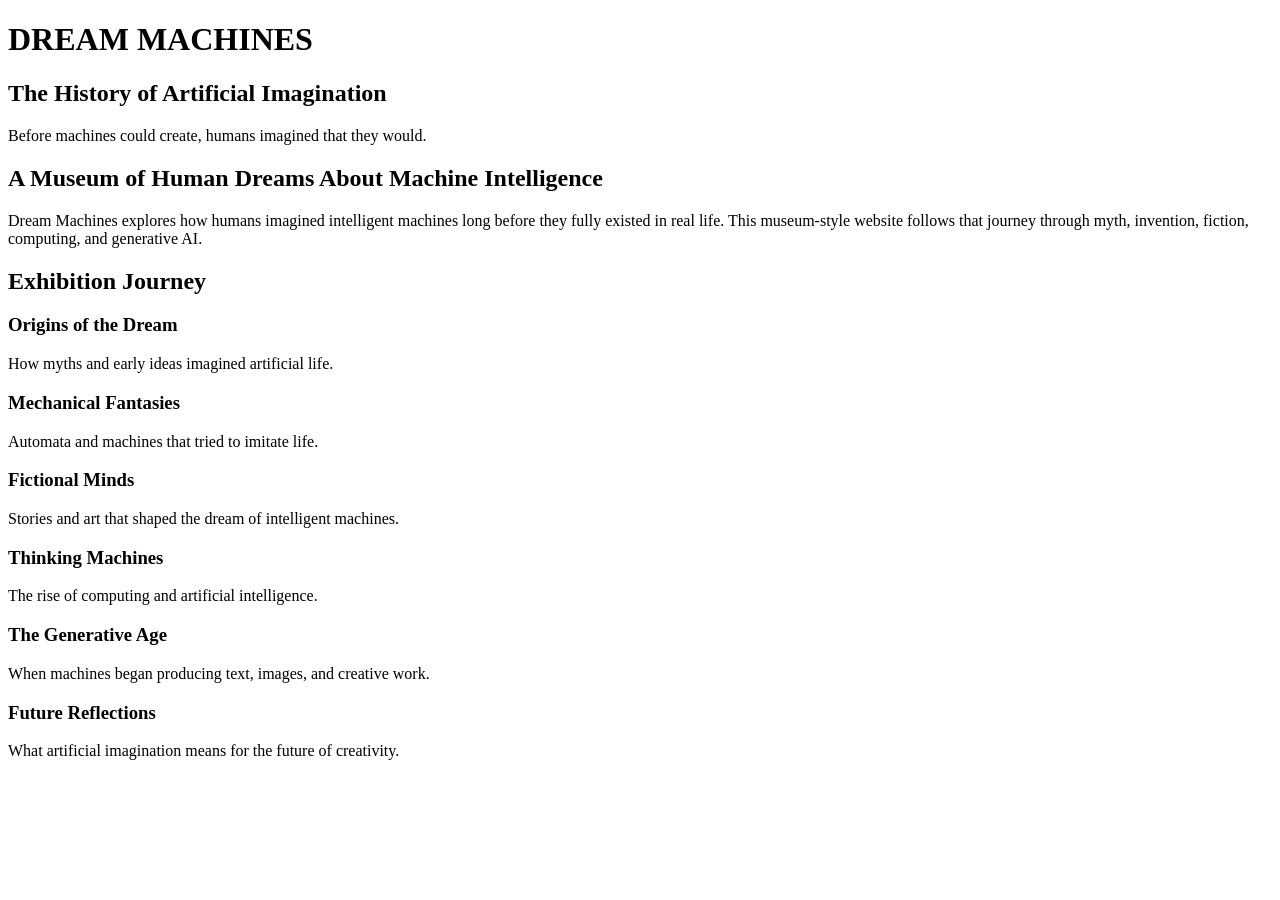
==== index.html @ e0febb46 "Add homepage file" ====
<!DOCTYPE html>
<html lang="en">
<head>
  <meta charset="UTF-8" />
  <meta name="viewport" content="width=device-width, initial-scale=1.0" />
  <title>Dream Machines: The History of Artificial Imagination</title>
</head>
<body>
  <h1>DREAM MACHINES</h1>
  <h2>The History of Artificial Imagination</h2>
  <p>Before machines could create, humans imagined that they would.</p>

  <section>
    <h2>A Museum of Human Dreams About Machine Intelligence</h2>
    <p>
      Dream Machines explores how humans imagined intelligent machines long before they fully existed in real life.
      This museum-style website follows that journey through myth, invention, fiction, computing, and generative AI.
    </p>
  </section>

  <section>
    <h2>Exhibition Journey</h2>
    <h3>Origins of the Dream</h3>
    <p>How myths and early ideas imagined artificial life.</p>

    <h3>Mechanical Fantasies</h3>
    <p>Automata and machines that tried to imitate life.</p>

    <h3>Fictional Minds</h3>
    <p>Stories and art that shaped the dream of intelligent machines.</p>

    <h3>Thinking Machines</h3>
    <p>The rise of computing and artificial intelligence.</p>

    <h3>The Generative Age</h3>
    <p>When machines began producing text, images, and creative work.</p>

    <h3>Future Reflections</h3>
    <p>What artificial imagination means for the future of creativity.</p>
  </section>
</body>
</html>
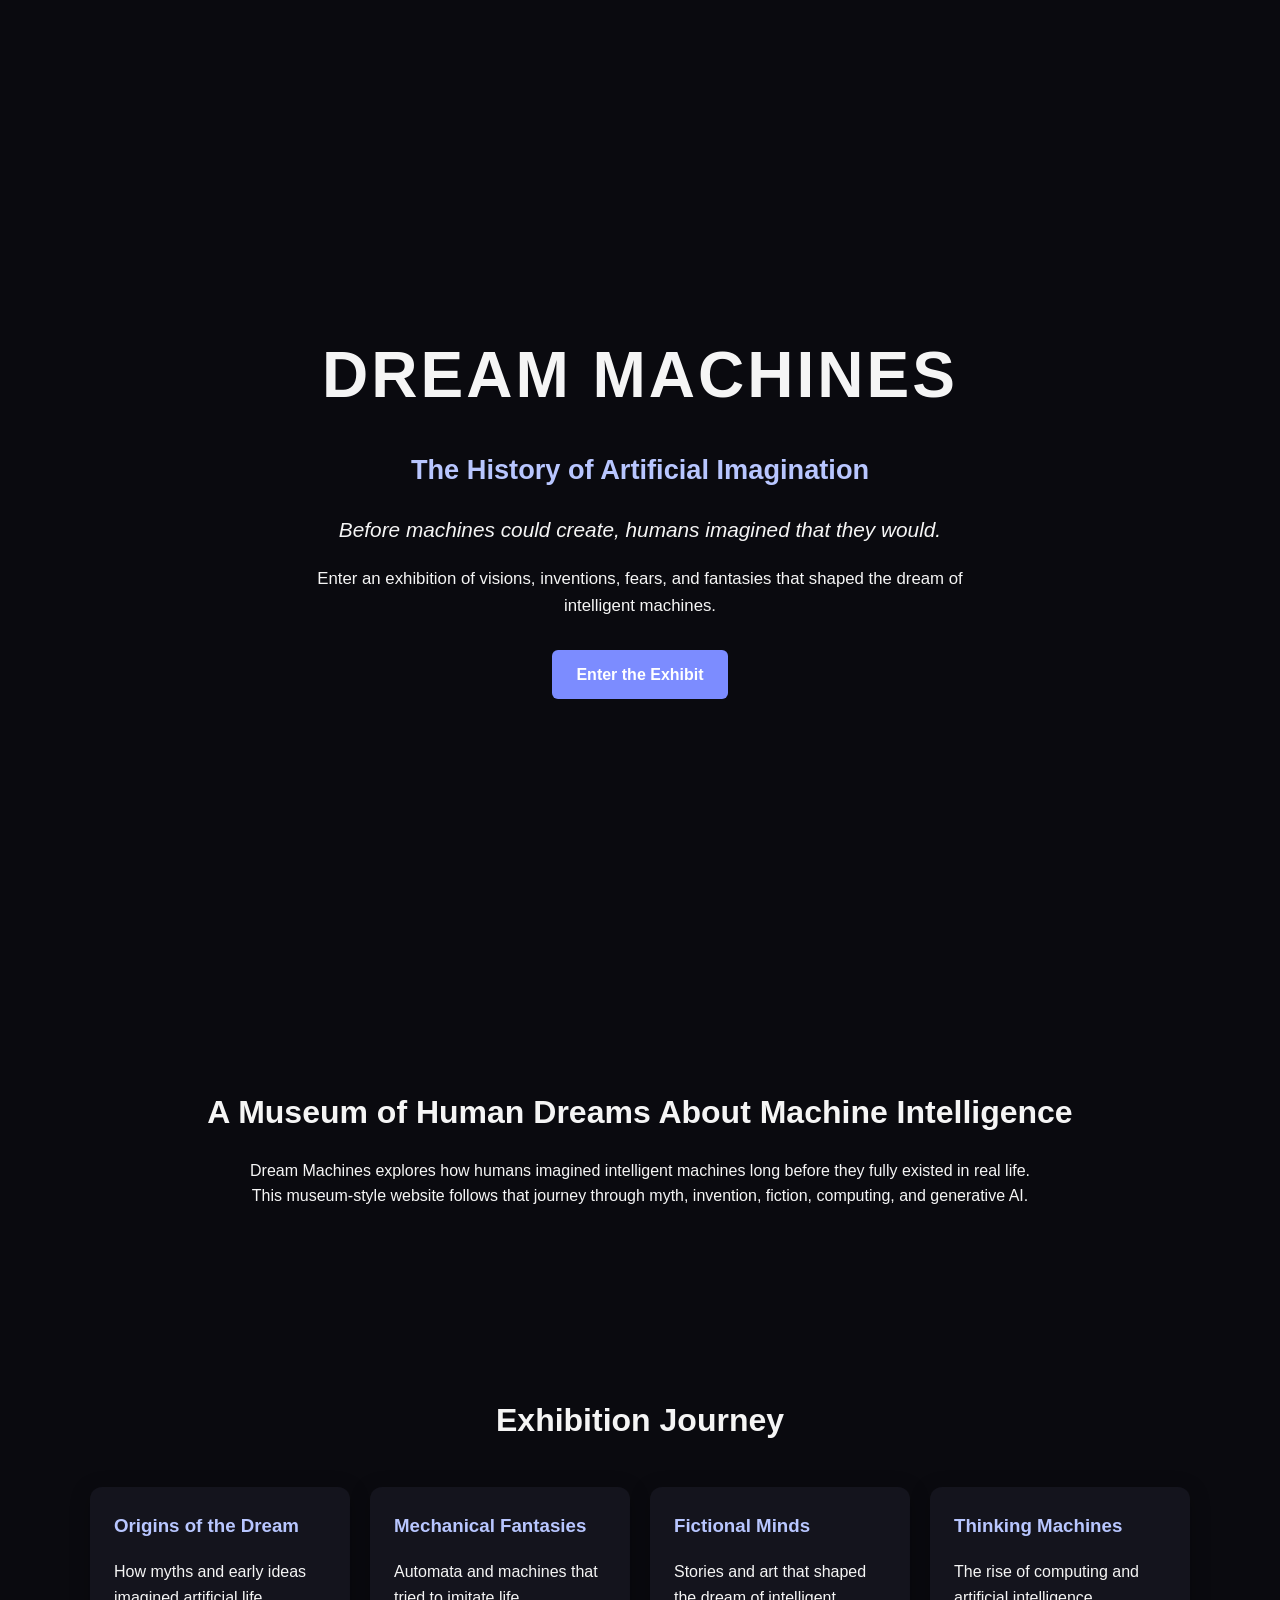
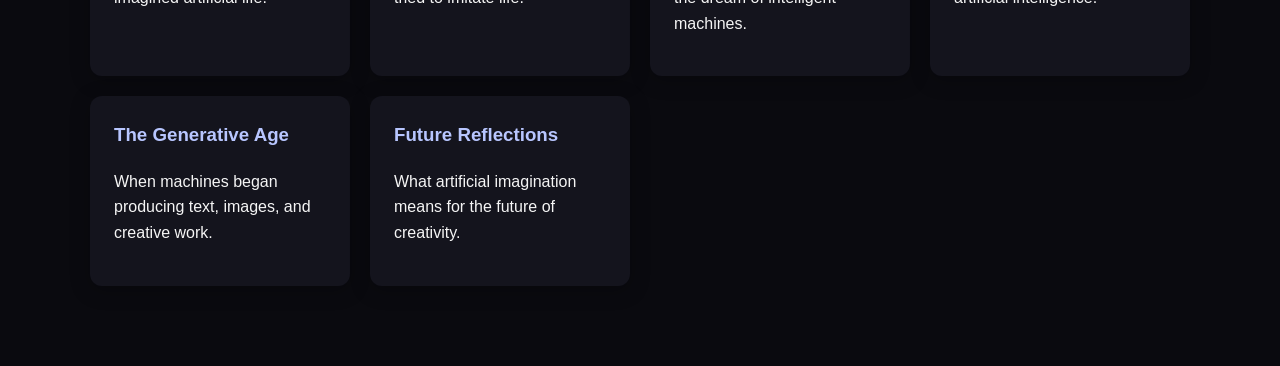
==== commit 0fbc25b8: "Add homepage and styles" ====
--- a/index.html
+++ b/index.html
@@ -4,13 +4,22 @@
   <meta charset="UTF-8" />
   <meta name="viewport" content="width=device-width, initial-scale=1.0" />
   <title>Dream Machines: The History of Artificial Imagination</title>
+  <link rel="stylesheet" href="style.css" />
 </head>
 <body>
-  <h1>DREAM MACHINES</h1>
-  <h2>The History of Artificial Imagination</h2>
-  <p>Before machines could create, humans imagined that they would.</p>
+  <header class="hero">
+    <div class="overlay">
+      <h1>DREAM MACHINES</h1>
+      <h2>The History of Artificial Imagination</h2>
+      <p class="tagline">Before machines could create, humans imagined that they would.</p>
+      <p class="intro">
+        Enter an exhibition of visions, inventions, fears, and fantasies that shaped the dream of intelligent machines.
+      </p>
+      <a href="#journey" class="button">Enter the Exhibit</a>
+    </div>
+  </header>
 
-  <section>
+  <section class="about">
     <h2>A Museum of Human Dreams About Machine Intelligence</h2>
     <p>
       Dream Machines explores how humans imagined intelligent machines long before they fully existed in real life.
@@ -18,25 +27,34 @@
     </p>
   </section>
 
-  <section>
+  <section class="journey" id="journey">
     <h2>Exhibition Journey</h2>
-    <h3>Origins of the Dream</h3>
-    <p>How myths and early ideas imagined artificial life.</p>
-
-    <h3>Mechanical Fantasies</h3>
-    <p>Automata and machines that tried to imitate life.</p>
-
-    <h3>Fictional Minds</h3>
-    <p>Stories and art that shaped the dream of intelligent machines.</p>
-
-    <h3>Thinking Machines</h3>
-    <p>The rise of computing and artificial intelligence.</p>
-
-    <h3>The Generative Age</h3>
-    <p>When machines began producing text, images, and creative work.</p>
-
-    <h3>Future Reflections</h3>
-    <p>What artificial imagination means for the future of creativity.</p>
+    <div class="cards">
+      <div class="card">
+        <h3>Origins of the Dream</h3>
+        <p>How myths and early ideas imagined artificial life.</p>
+      </div>
+      <div class="card">
+        <h3>Mechanical Fantasies</h3>
+        <p>Automata and machines that tried to imitate life.</p>
+      </div>
+      <div class="card">
+        <h3>Fictional Minds</h3>
+        <p>Stories and art that shaped the dream of intelligent machines.</p>
+      </div>
+      <div class="card">
+        <h3>Thinking Machines</h3>
+        <p>The rise of computing and artificial intelligence.</p>
+      </div>
+      <div class="card">
+        <h3>The Generative Age</h3>
+        <p>When machines began producing text, images, and creative work.</p>
+      </div>
+      <div class="card">
+        <h3>Future Reflections</h3>
+        <p>What artificial imagination means for the future of creativity.</p>
+      </div>
+    </div>
   </section>
 </body>
-</html>
+</html>
--- a/style.css
+++ b/style.css
@@ -0,0 +1,95 @@
+body {
+  margin: 0;
+  font-family: Arial, sans-serif;
+  background-color: #0a0a0f;
+  color: #f5f5f5;
+  line-height: 1.6;
+}
+
+.hero {
+  min-height: 100vh;
+  background: linear-gradient(rgba(10, 10, 15, 0.65), rgba(10, 10, 15, 0.85)),
+              url('https://images.unsplash.com/photo-1516321318423-f06f85e504b3?auto=format&fit=crop&w=1400&q=80') center/cover no-repeat;
+  display: flex;
+  align-items: center;
+  justify-content: center;
+  text-align: center;
+  padding: 40px 20px;
+}
+
+.overlay {
+  max-width: 850px;
+}
+
+.hero h1 {
+  font-size: 4rem;
+  margin-bottom: 10px;
+  letter-spacing: 3px;
+}
+
+.hero h2 {
+  font-size: 1.7rem;
+  margin-bottom: 20px;
+  color: #b8c6ff;
+}
+
+.tagline {
+  font-size: 1.3rem;
+  font-style: italic;
+  margin-bottom: 20px;
+}
+
+.intro {
+  max-width: 700px;
+  margin: 0 auto 30px;
+  font-size: 1.05rem;
+}
+
+.button {
+  display: inline-block;
+  padding: 12px 24px;
+  background: #7c8cff;
+  color: white;
+  text-decoration: none;
+  border-radius: 6px;
+  font-weight: bold;
+}
+
+.about,
+.journey {
+  padding: 80px 20px;
+  max-width: 1100px;
+  margin: auto;
+}
+
+.about h2,
+.journey h2 {
+  font-size: 2rem;
+  margin-bottom: 20px;
+  text-align: center;
+}
+
+.about p {
+  max-width: 800px;
+  margin: auto;
+  text-align: center;
+}
+
+.cards {
+  display: grid;
+  grid-template-columns: repeat(auto-fit, minmax(240px, 1fr));
+  gap: 20px;
+  margin-top: 40px;
+}
+
+.card {
+  background: #14141d;
+  padding: 24px;
+  border-radius: 12px;
+  box-shadow: 0 4px 20px rgba(0, 0, 0, 0.25);
+}
+
+.card h3 {
+  margin-top: 0;
+  color: #b8c6ff;
+}
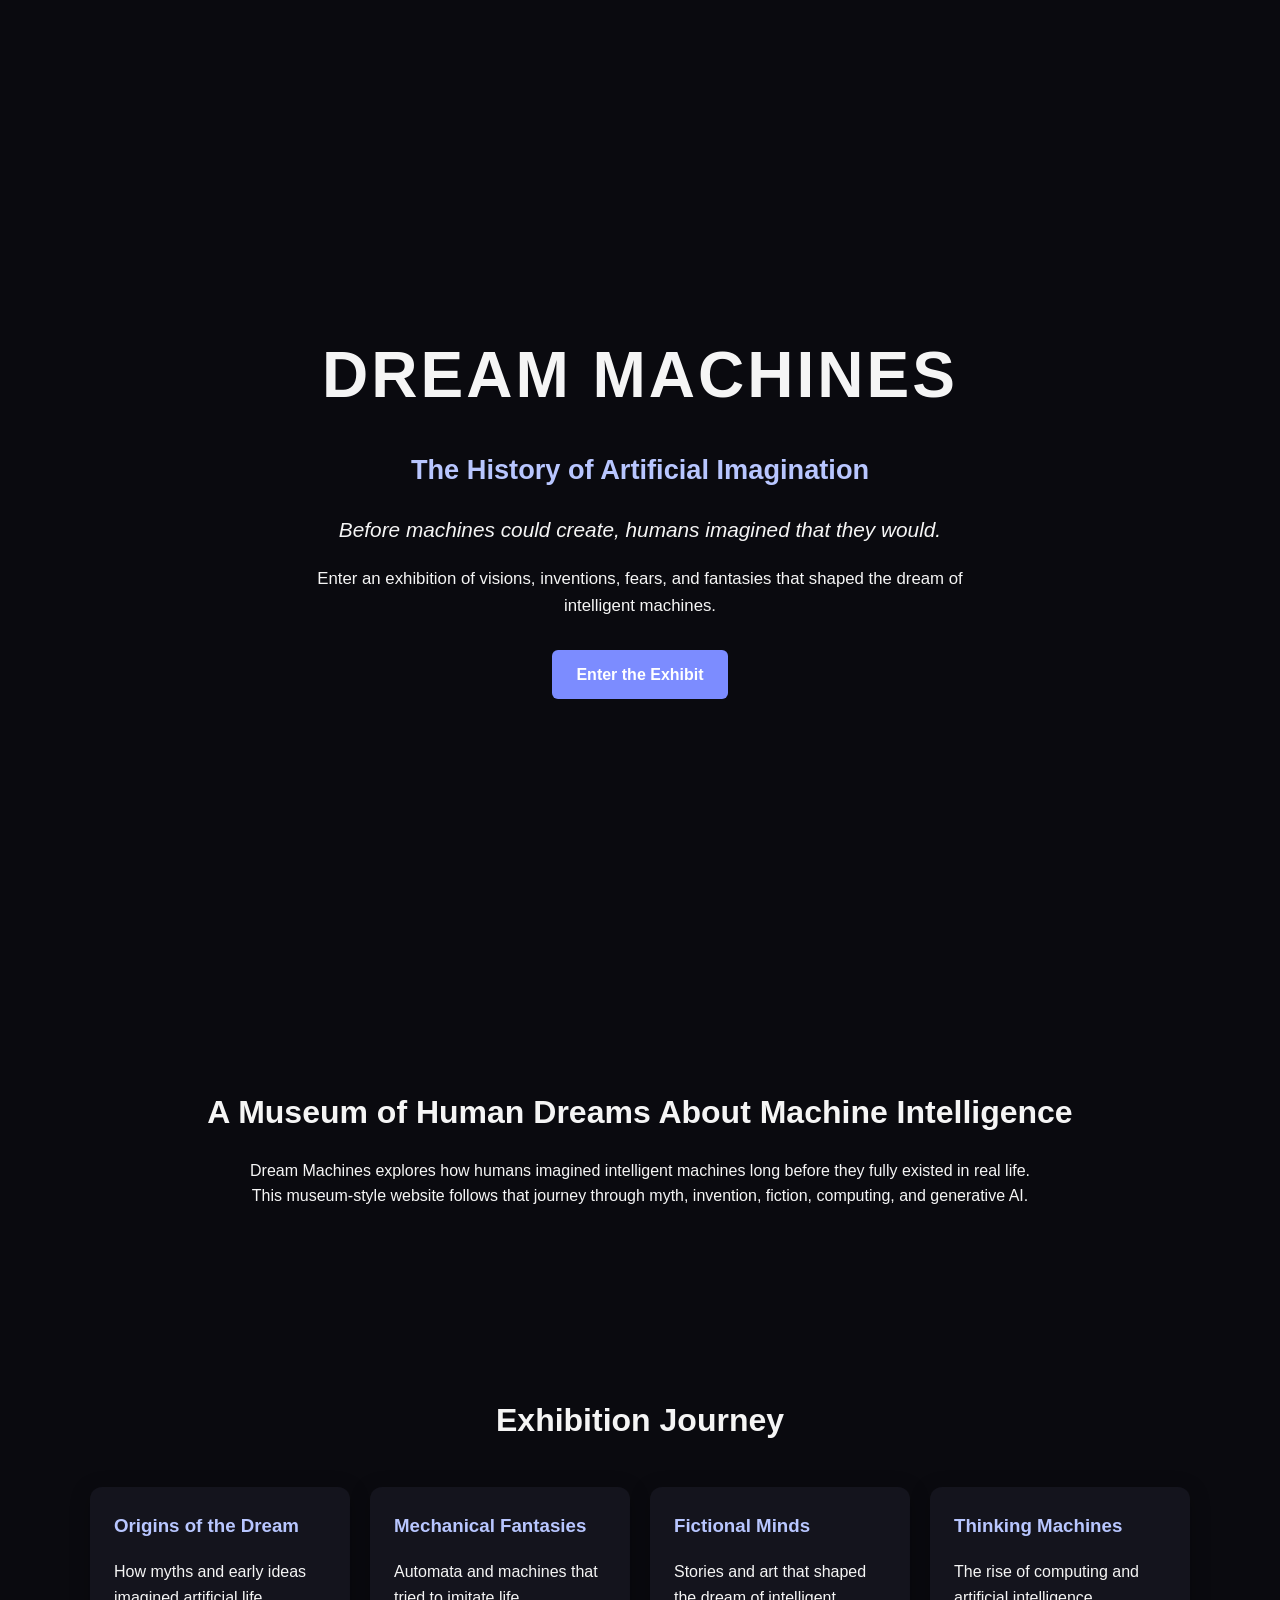
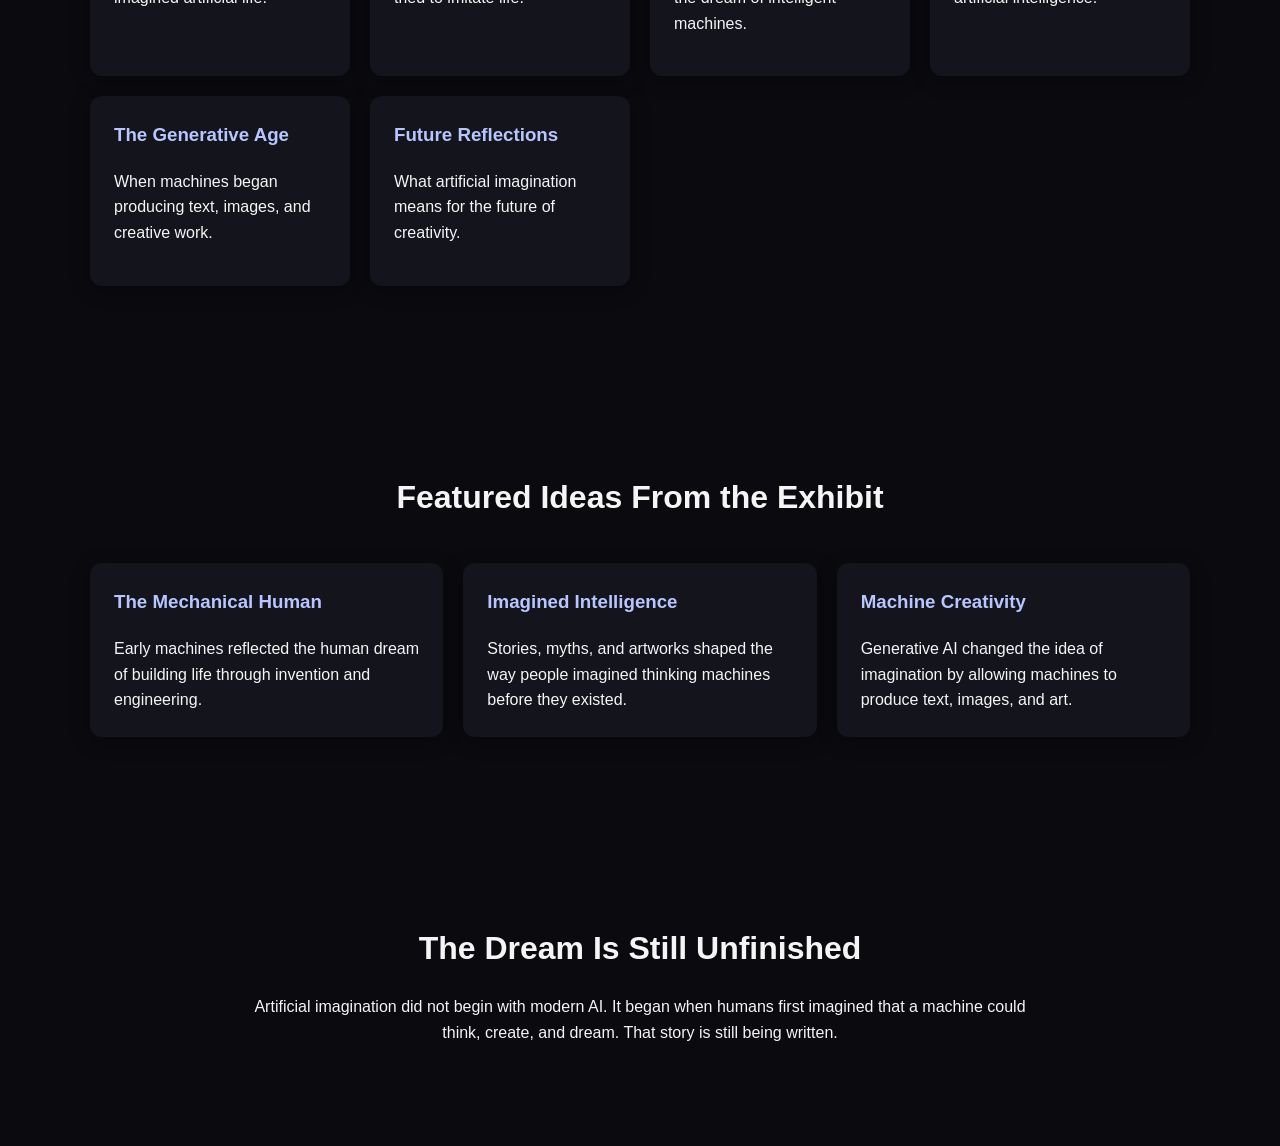
==== commit 33054a0a: "Add featured and closing sections" ====
--- a/index.html
+++ b/index.html
@@ -34,27 +34,66 @@
         <h3>Origins of the Dream</h3>
         <p>How myths and early ideas imagined artificial life.</p>
       </div>
+
       <div class="card">
         <h3>Mechanical Fantasies</h3>
         <p>Automata and machines that tried to imitate life.</p>
       </div>
+
       <div class="card">
         <h3>Fictional Minds</h3>
         <p>Stories and art that shaped the dream of intelligent machines.</p>
       </div>
+
       <div class="card">
         <h3>Thinking Machines</h3>
         <p>The rise of computing and artificial intelligence.</p>
       </div>
+
       <div class="card">
         <h3>The Generative Age</h3>
         <p>When machines began producing text, images, and creative work.</p>
       </div>
+
       <div class="card">
         <h3>Future Reflections</h3>
         <p>What artificial imagination means for the future of creativity.</p>
       </div>
     </div>
   </section>
+
+  <section class="featured">
+    <h2>Featured Ideas From the Exhibit</h2>
+    <div class="feature-grid">
+      <div class="feature-box">
+        <h3>The Mechanical Human</h3>
+        <p>
+          Early machines reflected the human dream of building life through invention and engineering.
+        </p>
+      </div>
+
+      <div class="feature-box">
+        <h3>Imagined Intelligence</h3>
+        <p>
+          Stories, myths, and artworks shaped the way people imagined thinking machines before they existed.
+        </p>
+      </div>
+
+      <div class="feature-box">
+        <h3>Machine Creativity</h3>
+        <p>
+          Generative AI changed the idea of imagination by allowing machines to produce text, images, and art.
+        </p>
+      </div>
+    </div>
+  </section>
+
+  <section class="closing">
+    <h2>The Dream Is Still Unfinished</h2>
+    <p>
+      Artificial imagination did not begin with modern AI. It began when humans first imagined that a machine could think,
+      create, and dream. That story is still being written.
+    </p>
+  </section>
 </body>
 </html>
--- a/style.css
+++ b/style.css
@@ -8,8 +8,9 @@
 
 .hero {
   min-height: 100vh;
-  background: linear-gradient(rgba(10, 10, 15, 0.65), rgba(10, 10, 15, 0.85)),
-              url('https://images.unsplash.com/photo-1516321318423-f06f85e504b3?auto=format&fit=crop&w=1400&q=80') center/cover no-repeat;
+  background:
+    linear-gradient(rgba(10, 10, 15, 0.68), rgba(10, 10, 15, 0.86)),
+    url('https://images.unsplash.com/photo-1516321318423-f06f85e504b3?auto=format&fit=crop&w=1400&q=80') center/cover no-repeat;
   display: flex;
   align-items: center;
   justify-content: center;
@@ -56,40 +57,56 @@
 }
 
 .about,
-.journey {
+.journey,
+.featured,
+.closing {
   padding: 80px 20px;
   max-width: 1100px;
   margin: auto;
 }
 
 .about h2,
-.journey h2 {
+.journey h2,
+.featured h2,
+.closing h2 {
   font-size: 2rem;
   margin-bottom: 20px;
   text-align: center;
 }
 
-.about p {
+.about p,
+.closing p {
   max-width: 800px;
   margin: auto;
   text-align: center;
 }
 
-.cards {
+.cards,
+.feature-grid {
   display: grid;
   grid-template-columns: repeat(auto-fit, minmax(240px, 1fr));
   gap: 20px;
   margin-top: 40px;
 }
 
-.card {
+.card,
+.feature-box {
   background: #14141d;
   padding: 24px;
   border-radius: 12px;
   box-shadow: 0 4px 20px rgba(0, 0, 0, 0.25);
 }
 
-.card h3 {
+.card h3,
+.feature-box h3 {
   margin-top: 0;
   color: #b8c6ff;
+}
+
+.feature-box p {
+  margin: 0;
+}
+
+.closing {
+  padding-bottom: 100px;
 }
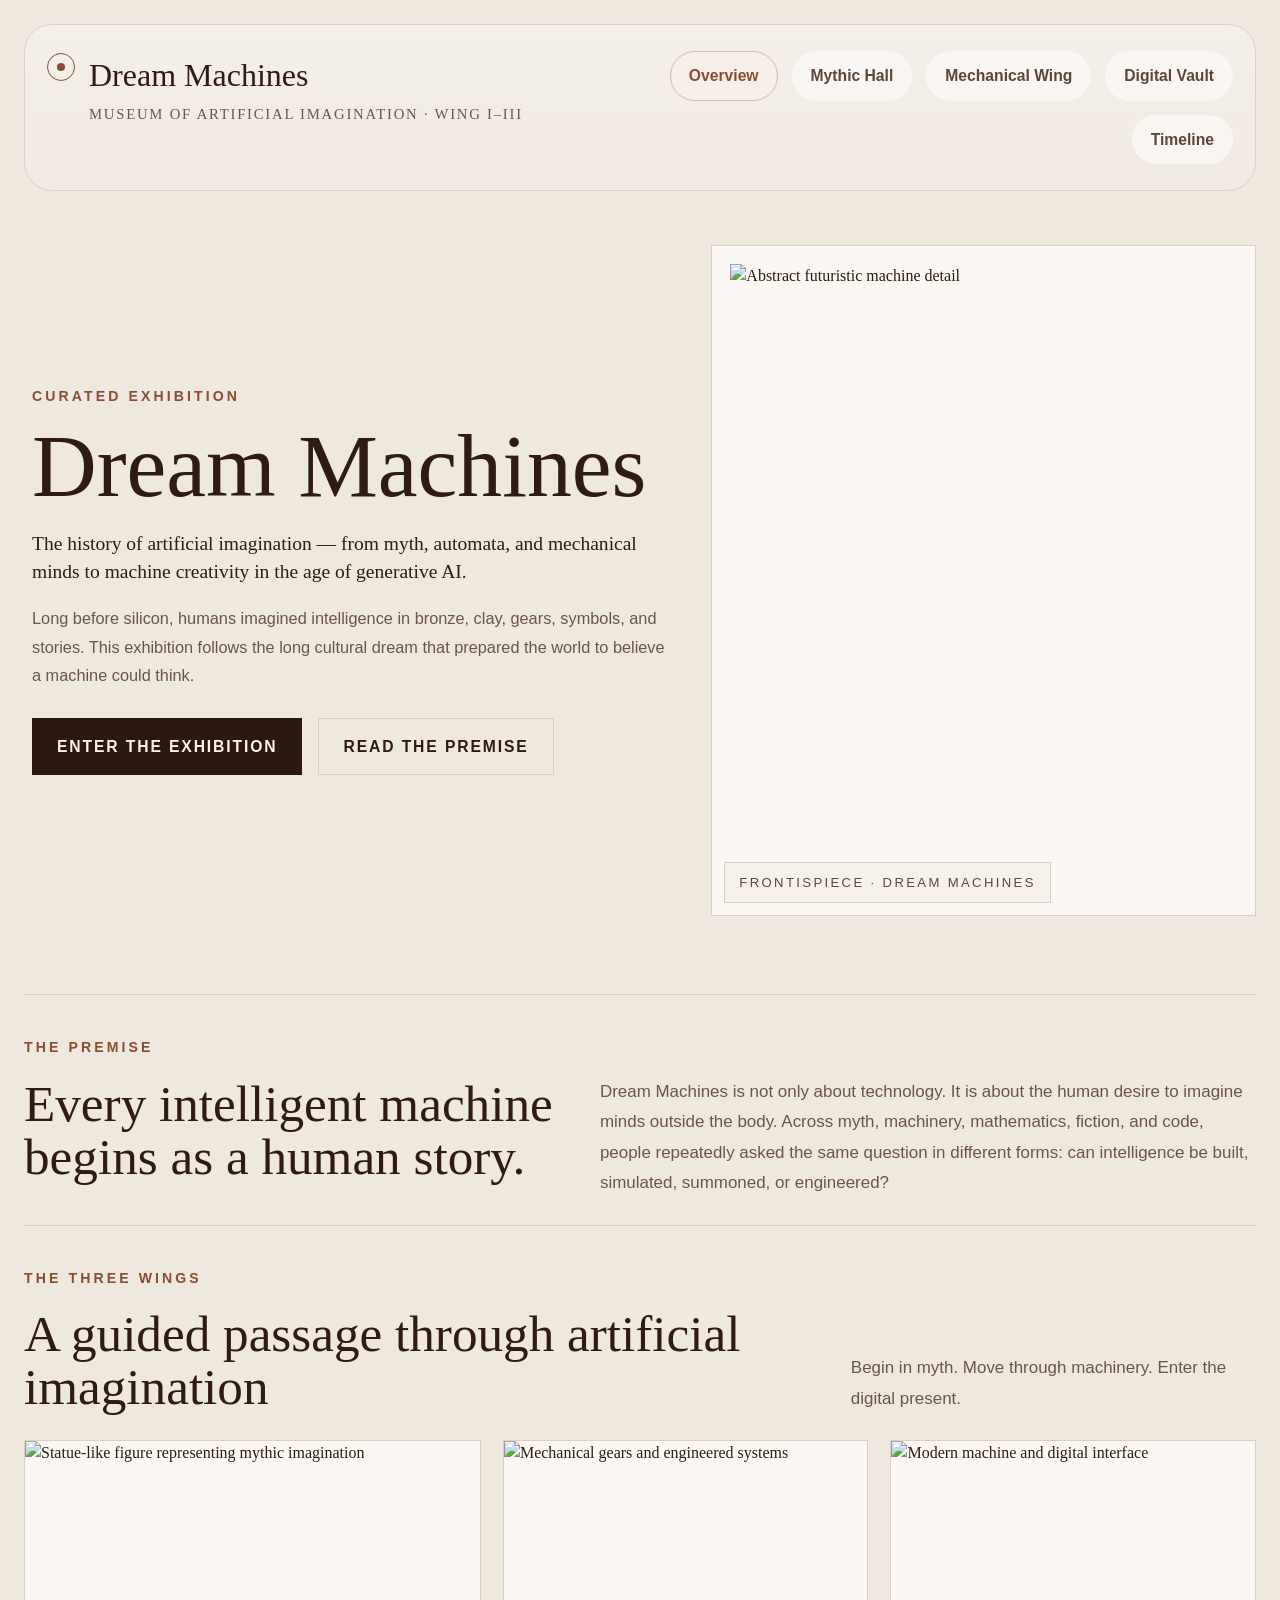
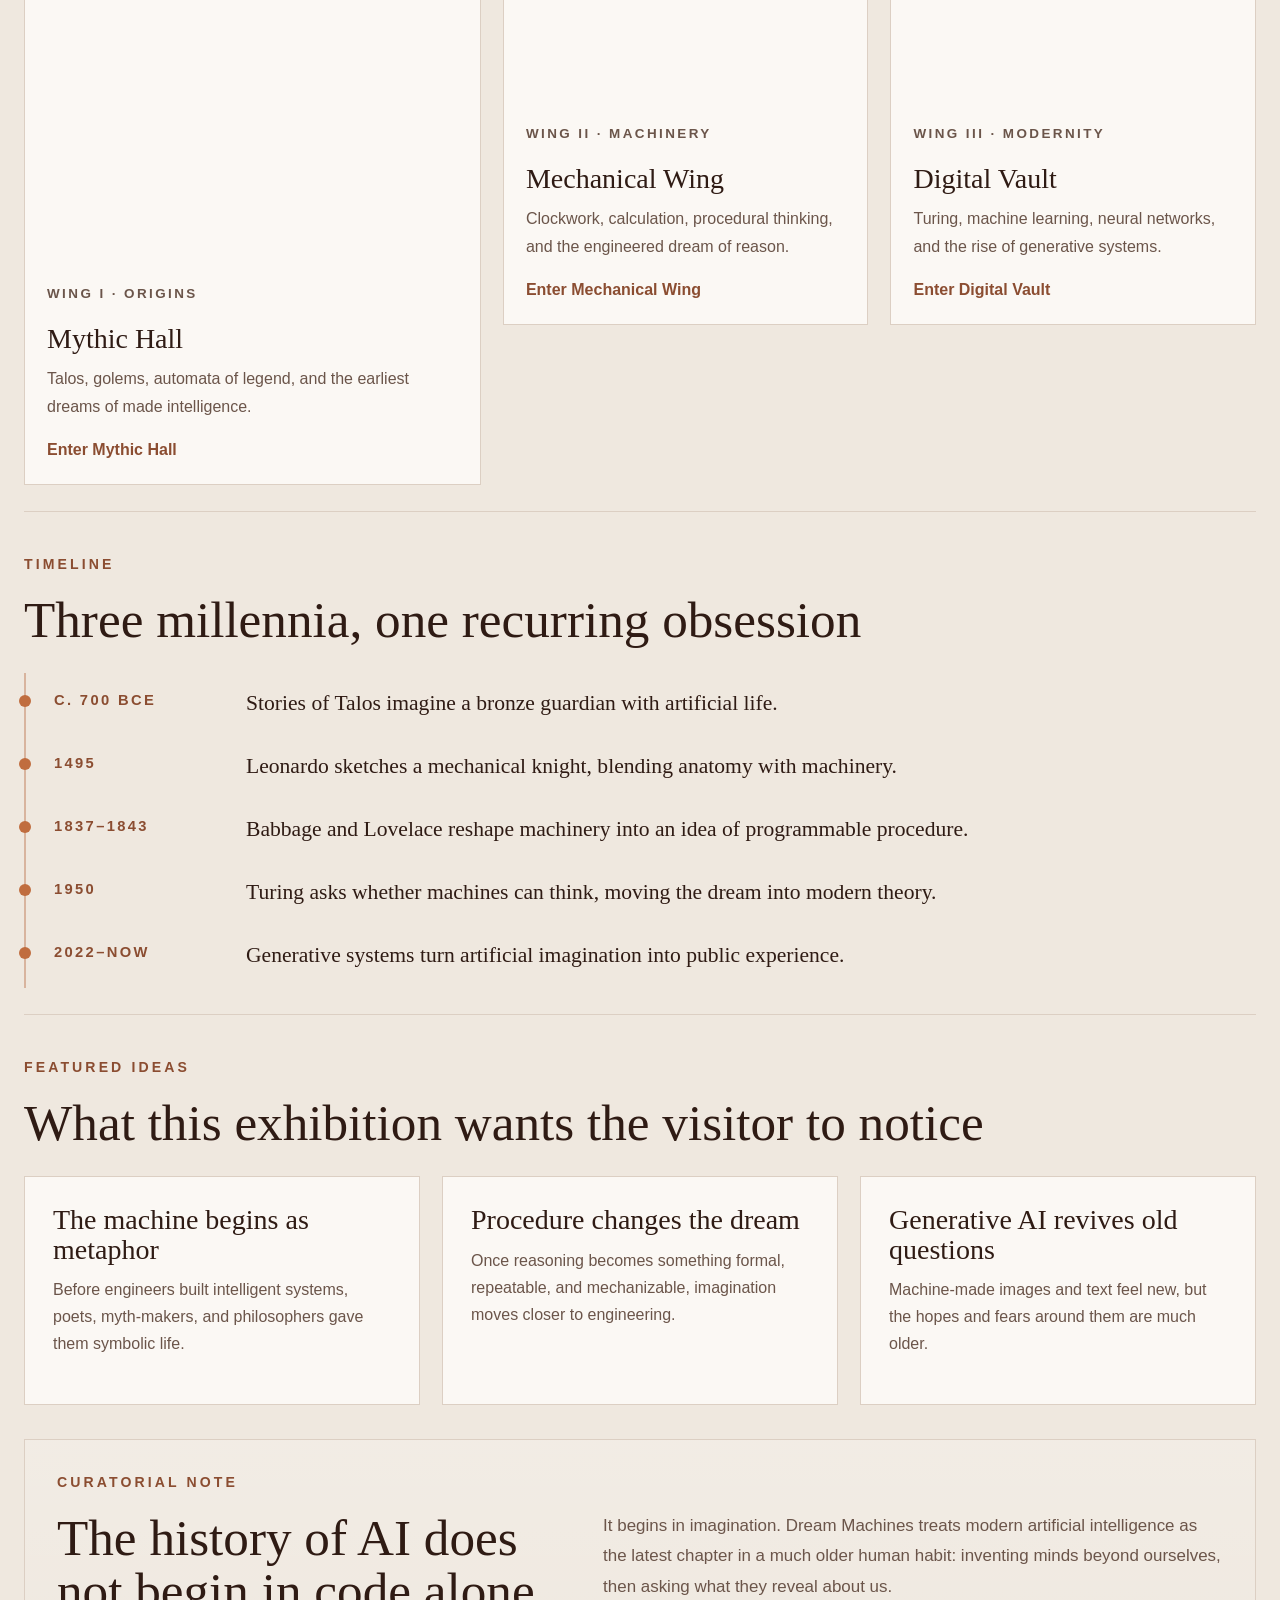
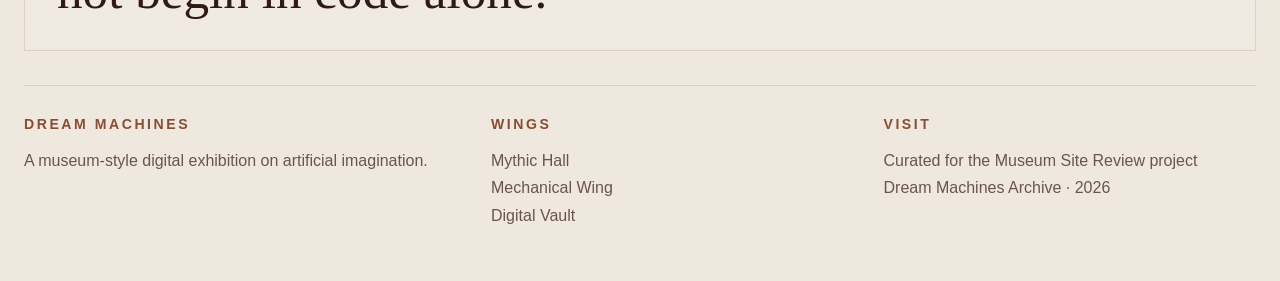
==== commit da82b7d2: "Replace homepage with museum editorial design" ====
--- a/index.html
+++ b/index.html
@@ -3,97 +3,236 @@
 <head>
   <meta charset="UTF-8" />
   <meta name="viewport" content="width=device-width, initial-scale=1.0" />
-  <title>Dream Machines: The History of Artificial Imagination</title>
+  <title>Dream Machines | The History of Artificial Imagination</title>
   <link rel="stylesheet" href="style.css" />
 </head>
 <body>
-  <header class="hero">
-    <div class="overlay">
-      <h1>DREAM MACHINES</h1>
-      <h2>The History of Artificial Imagination</h2>
-      <p class="tagline">Before machines could create, humans imagined that they would.</p>
-      <p class="intro">
-        Enter an exhibition of visions, inventions, fears, and fantasies that shaped the dream of intelligent machines.
-      </p>
-      <a href="#journey" class="button">Enter the Exhibit</a>
-    </div>
-  </header>
-
-  <section class="about">
-    <h2>A Museum of Human Dreams About Machine Intelligence</h2>
-    <p>
-      Dream Machines explores how humans imagined intelligent machines long before they fully existed in real life.
-      This museum-style website follows that journey through myth, invention, fiction, computing, and generative AI.
-    </p>
-  </section>
-
-  <section class="journey" id="journey">
-    <h2>Exhibition Journey</h2>
-    <div class="cards">
-      <div class="card">
-        <h3>Origins of the Dream</h3>
-        <p>How myths and early ideas imagined artificial life.</p>
-      </div>
-
-      <div class="card">
-        <h3>Mechanical Fantasies</h3>
-        <p>Automata and machines that tried to imitate life.</p>
-      </div>
-
-      <div class="card">
-        <h3>Fictional Minds</h3>
-        <p>Stories and art that shaped the dream of intelligent machines.</p>
-      </div>
-
-      <div class="card">
-        <h3>Thinking Machines</h3>
-        <p>The rise of computing and artificial intelligence.</p>
-      </div>
-
-      <div class="card">
-        <h3>The Generative Age</h3>
-        <p>When machines began producing text, images, and creative work.</p>
-      </div>
-
-      <div class="card">
-        <h3>Future Reflections</h3>
-        <p>What artificial imagination means for the future of creativity.</p>
-      </div>
-    </div>
-  </section>
-
-  <section class="featured">
-    <h2>Featured Ideas From the Exhibit</h2>
-    <div class="feature-grid">
-      <div class="feature-box">
-        <h3>The Mechanical Human</h3>
+  <div class="page-shell">
+
+    <header class="site-header">
+      <div class="brand-block">
+        <div class="brand-mark"></div>
+        <div>
+          <h1 class="brand-name">Dream Machines</h1>
+          <p class="brand-meta">Museum of Artificial Imagination · Wing I–III</p>
+        </div>
+      </div>
+
+      <nav class="main-nav">
+        <a href="index.html" class="active">Overview</a>
+        <a href="mythic-hall.html">Mythic Hall</a>
+        <a href="mechanical-wing.html">Mechanical Wing</a>
+        <a href="digital-vault.html">Digital Vault</a>
+        <a href="#timeline">Timeline</a>
+      </nav>
+    </header>
+
+    <section class="hero">
+      <div class="hero-copy">
+        <p class="eyebrow">CURATED EXHIBITION</p>
+        <h2>Dream Machines</h2>
+        <p class="hero-subtitle">
+          The history of artificial imagination — from myth, automata, and mechanical minds
+          to machine creativity in the age of generative AI.
+        </p>
+        <p class="hero-text">
+          Long before silicon, humans imagined intelligence in bronze, clay, gears, symbols,
+          and stories. This exhibition follows the long cultural dream that prepared the world
+          to believe a machine could think.
+        </p>
+
+        <div class="hero-actions">
+          <a href="#wings" class="btn btn-dark">Enter the Exhibition</a>
+          <a href="#premise" class="btn btn-light">Read the Premise</a>
+        </div>
+      </div>
+
+      <div class="hero-image-card">
+        <img
+          src="https://images.unsplash.com/photo-1518770660439-4636190af475?auto=format&fit=crop&w=1200&q=80"
+          alt="Abstract futuristic machine detail"
+        />
+        <div class="image-caption">Frontispiece · Dream Machines</div>
+      </div>
+    </section>
+
+    <section class="premise-section" id="premise">
+      <p class="eyebrow">THE PREMISE</p>
+      <div class="premise-grid">
+        <h3>
+          Every intelligent machine begins as a human story.
+        </h3>
         <p>
-          Early machines reflected the human dream of building life through invention and engineering.
-        </p>
-      </div>
-
-      <div class="feature-box">
-        <h3>Imagined Intelligence</h3>
+          Dream Machines is not only about technology. It is about the human desire to imagine
+          minds outside the body. Across myth, machinery, mathematics, fiction, and code, people
+          repeatedly asked the same question in different forms: can intelligence be built,
+          simulated, summoned, or engineered?
+        </p>
+      </div>
+    </section>
+
+    <section class="wings-section" id="wings">
+      <div class="section-heading">
+        <div>
+          <p class="eyebrow">THE THREE WINGS</p>
+          <h3>A guided passage through artificial imagination</h3>
+        </div>
+        <p class="section-note">
+          Begin in myth. Move through machinery. Enter the digital present.
+        </p>
+      </div>
+
+      <div class="wings-grid">
+        <article class="wing-card wing-large">
+          <img
+            src="https://images.unsplash.com/photo-1516321497487-e288fb19713f?auto=format&fit=crop&w=1200&q=80"
+            alt="Statue-like figure representing mythic imagination"
+          />
+          <div class="wing-card-content">
+            <p class="wing-label">WING I · ORIGINS</p>
+            <h4>Mythic Hall</h4>
+            <p>
+              Talos, golems, automata of legend, and the earliest dreams of made intelligence.
+            </p>
+            <a href="mythic-hall.html">Enter Mythic Hall</a>
+          </div>
+        </article>
+
+        <article class="wing-card">
+          <img
+            src="https://images.unsplash.com/photo-1507146426996-ef05306b995a?auto=format&fit=crop&w=900&q=80"
+            alt="Mechanical gears and engineered systems"
+          />
+          <div class="wing-card-content">
+            <p class="wing-label">WING II · MACHINERY</p>
+            <h4>Mechanical Wing</h4>
+            <p>
+              Clockwork, calculation, procedural thinking, and the engineered dream of reason.
+            </p>
+            <a href="mechanical-wing.html">Enter Mechanical Wing</a>
+          </div>
+        </article>
+
+        <article class="wing-card">
+          <img
+            src="https://images.unsplash.com/photo-1485827404703-89b55fcc595e?auto=format&fit=crop&w=900&q=80"
+            alt="Modern machine and digital interface"
+          />
+          <div class="wing-card-content">
+            <p class="wing-label">WING III · MODERNITY</p>
+            <h4>Digital Vault</h4>
+            <p>
+              Turing, machine learning, neural networks, and the rise of generative systems.
+            </p>
+            <a href="digital-vault.html">Enter Digital Vault</a>
+          </div>
+        </article>
+      </div>
+    </section>
+
+    <section class="timeline-section" id="timeline">
+      <div class="section-heading">
+        <div>
+          <p class="eyebrow">TIMELINE</p>
+          <h3>Three millennia, one recurring obsession</h3>
+        </div>
+      </div>
+
+      <div class="timeline-list">
+        <div class="timeline-item">
+          <div class="timeline-year">c. 700 BCE</div>
+          <div class="timeline-text">Stories of Talos imagine a bronze guardian with artificial life.</div>
+        </div>
+
+        <div class="timeline-item">
+          <div class="timeline-year">1495</div>
+          <div class="timeline-text">Leonardo sketches a mechanical knight, blending anatomy with machinery.</div>
+        </div>
+
+        <div class="timeline-item">
+          <div class="timeline-year">1837–1843</div>
+          <div class="timeline-text">Babbage and Lovelace reshape machinery into an idea of programmable procedure.</div>
+        </div>
+
+        <div class="timeline-item">
+          <div class="timeline-year">1950</div>
+          <div class="timeline-text">Turing asks whether machines can think, moving the dream into modern theory.</div>
+        </div>
+
+        <div class="timeline-item">
+          <div class="timeline-year">2022–Now</div>
+          <div class="timeline-text">Generative systems turn artificial imagination into public experience.</div>
+        </div>
+      </div>
+    </section>
+
+    <section class="featured-section">
+      <div class="section-heading">
+        <div>
+          <p class="eyebrow">FEATURED IDEAS</p>
+          <h3>What this exhibition wants the visitor to notice</h3>
+        </div>
+      </div>
+
+      <div class="idea-grid">
+        <article class="idea-card">
+          <h4>The machine begins as metaphor</h4>
+          <p>
+            Before engineers built intelligent systems, poets, myth-makers, and philosophers gave them symbolic life.
+          </p>
+        </article>
+
+        <article class="idea-card">
+          <h4>Procedure changes the dream</h4>
+          <p>
+            Once reasoning becomes something formal, repeatable, and mechanizable, imagination moves closer to engineering.
+          </p>
+        </article>
+
+        <article class="idea-card">
+          <h4>Generative AI revives old questions</h4>
+          <p>
+            Machine-made images and text feel new, but the hopes and fears around them are much older.
+          </p>
+        </article>
+      </div>
+    </section>
+
+    <section class="closing-panel">
+      <p class="eyebrow">CURATORIAL NOTE</p>
+      <div class="closing-grid">
+        <h3>
+          The history of AI does not begin in code alone.
+        </h3>
         <p>
-          Stories, myths, and artworks shaped the way people imagined thinking machines before they existed.
-        </p>
-      </div>
-
-      <div class="feature-box">
-        <h3>Machine Creativity</h3>
-        <p>
-          Generative AI changed the idea of imagination by allowing machines to produce text, images, and art.
-        </p>
-      </div>
-    </div>
-  </section>
-
-  <section class="closing">
-    <h2>The Dream Is Still Unfinished</h2>
-    <p>
-      Artificial imagination did not begin with modern AI. It began when humans first imagined that a machine could think,
-      create, and dream. That story is still being written.
-    </p>
-  </section>
+          It begins in imagination. Dream Machines treats modern artificial intelligence as the latest chapter
+          in a much older human habit: inventing minds beyond ourselves, then asking what they reveal about us.
+        </p>
+      </div>
+    </section>
+
+    <footer class="site-footer">
+      <div>
+        <p class="footer-title">Dream Machines</p>
+        <p class="footer-text">A museum-style digital exhibition on artificial imagination.</p>
+      </div>
+
+      <div>
+        <p class="footer-title">Wings</p>
+        <ul>
+          <li><a href="mythic-hall.html">Mythic Hall</a></li>
+          <li><a href="mechanical-wing.html">Mechanical Wing</a></li>
+          <li><a href="digital-vault.html">Digital Vault</a></li>
+        </ul>
+      </div>
+
+      <div>
+        <p class="footer-title">Visit</p>
+        <p class="footer-text">Curated for the Museum Site Review project</p>
+        <p class="footer-text">Dream Machines Archive · 2026</p>
+      </div>
+    </footer>
+
+  </div>
 </body>
 </html>
--- a/style.css
+++ b/style.css
@@ -1,112 +1,478 @@
+:root {
+  --bg: #efe8df;
+  --panel: #f6f1ea;
+  --panel-2: #fbf8f4;
+  --text: #2f1b14;
+  --muted: #6b554a;
+  --line: #dccfc3;
+  --accent: #8b4d31;
+  --accent-soft: #e9d8cb;
+  --dark: #2d180f;
+}
+
+* {
+  box-sizing: border-box;
+}
+
+html {
+  scroll-behavior: smooth;
+}
+
 body {
   margin: 0;
-  font-family: Arial, sans-serif;
-  background-color: #0a0a0f;
-  color: #f5f5f5;
-  line-height: 1.6;
+  background: var(--bg);
+  color: var(--text);
+  font-family: "Georgia", "Times New Roman", serif;
+  line-height: 1.5;
+}
+
+img {
+  max-width: 100%;
+  display: block;
+}
+
+a {
+  color: inherit;
+  text-decoration: none;
+}
+
+.page-shell {
+  width: min(1440px, calc(100% - 48px));
+  margin: 24px auto 40px;
+}
+
+.site-header {
+  background: linear-gradient(180deg, rgba(255,255,255,0.3), rgba(255,255,255,0.08));
+  border: 1px solid var(--line);
+  border-radius: 28px;
+  padding: 26px 22px;
+  display: grid;
+  grid-template-columns: 1.1fr 1.4fr;
+  gap: 28px;
+  align-items: start;
+  margin-bottom: 20px;
+}
+
+.brand-block {
+  display: flex;
+  gap: 14px;
+  align-items: flex-start;
+}
+
+.brand-mark {
+  width: 28px;
+  height: 28px;
+  border-radius: 50%;
+  border: 1.5px solid var(--accent);
+  position: relative;
+  margin-top: 2px;
+}
+
+.brand-mark::after {
+  content: "";
+  width: 8px;
+  height: 8px;
+  border-radius: 50%;
+  background: var(--accent);
+  position: absolute;
+  top: 9px;
+  left: 9px;
+}
+
+.brand-name {
+  margin: 0;
+  font-size: 2rem;
+  font-weight: 500;
+}
+
+.brand-meta {
+  margin: 4px 0 0;
+  color: var(--muted);
+  font-size: 0.92rem;
+  letter-spacing: 0.12em;
+  text-transform: uppercase;
+}
+
+.main-nav {
+  display: flex;
+  justify-content: flex-end;
+  align-items: center;
+  gap: 14px;
+  flex-wrap: wrap;
+}
+
+.main-nav a {
+  background: rgba(255,255,255,0.55);
+  border: 1px solid transparent;
+  border-radius: 999px;
+  padding: 12px 18px;
+  font-family: Arial, sans-serif;
+  font-size: 0.98rem;
+  font-weight: 600;
+  color: #5b463a;
+}
+
+.main-nav a.active,
+.main-nav a:hover {
+  border-color: #d8b8a6;
+  background: #f8eee8;
+  color: var(--accent);
 }
 
 .hero {
-  min-height: 100vh;
-  background:
-    linear-gradient(rgba(10, 10, 15, 0.68), rgba(10, 10, 15, 0.86)),
-    url('https://images.unsplash.com/photo-1516321318423-f06f85e504b3?auto=format&fit=crop&w=1400&q=80') center/cover no-repeat;
+  display: grid;
+  grid-template-columns: 1.15fr 0.95fr;
+  gap: 28px;
+  align-items: center;
+  padding: 34px 0 52px;
+}
+
+.hero-copy {
+  padding: 24px 10px 24px 8px;
+}
+
+.eyebrow {
+  font-family: Arial, sans-serif;
+  color: var(--accent);
+  font-size: 0.88rem;
+  letter-spacing: 0.22em;
+  text-transform: uppercase;
+  margin: 0 0 18px;
+  font-weight: 700;
+}
+
+.hero h2 {
+  font-size: clamp(4rem, 7vw, 7rem);
+  line-height: 0.92;
+  margin: 0 0 22px;
+  font-weight: 500;
+}
+
+.hero-subtitle {
+  font-size: 1.22rem;
+  line-height: 1.45;
+  max-width: 760px;
+  margin: 0 0 18px;
+}
+
+.hero-text {
+  font-family: Arial, sans-serif;
+  color: var(--muted);
+  font-size: 1.02rem;
+  line-height: 1.75;
+  max-width: 700px;
+  margin: 0 0 28px;
+}
+
+.hero-actions {
   display: flex;
-  align-items: center;
-  justify-content: center;
-  text-align: center;
-  padding: 40px 20px;
-}
-
-.overlay {
-  max-width: 850px;
-}
-
-.hero h1 {
-  font-size: 4rem;
-  margin-bottom: 10px;
-  letter-spacing: 3px;
-}
-
-.hero h2 {
-  font-size: 1.7rem;
-  margin-bottom: 20px;
-  color: #b8c6ff;
-}
-
-.tagline {
-  font-size: 1.3rem;
-  font-style: italic;
-  margin-bottom: 20px;
-}
-
-.intro {
-  max-width: 700px;
-  margin: 0 auto 30px;
-  font-size: 1.05rem;
-}
-
-.button {
+  gap: 16px;
+  flex-wrap: wrap;
+}
+
+.btn {
   display: inline-block;
-  padding: 12px 24px;
-  background: #7c8cff;
-  color: white;
-  text-decoration: none;
-  border-radius: 6px;
-  font-weight: bold;
-}
-
-.about,
-.journey,
-.featured,
-.closing {
-  padding: 80px 20px;
-  max-width: 1100px;
-  margin: auto;
-}
-
-.about h2,
-.journey h2,
-.featured h2,
-.closing h2 {
-  font-size: 2rem;
-  margin-bottom: 20px;
-  text-align: center;
-}
-
-.about p,
-.closing p {
-  max-width: 800px;
-  margin: auto;
-  text-align: center;
-}
-
-.cards,
-.feature-grid {
-  display: grid;
-  grid-template-columns: repeat(auto-fit, minmax(240px, 1fr));
+  padding: 16px 24px;
+  border-radius: 0;
+  font-family: Arial, sans-serif;
+  font-size: 0.98rem;
+  font-weight: 700;
+  letter-spacing: 0.12em;
+  text-transform: uppercase;
+  border: 1px solid var(--text);
+}
+
+.btn-dark {
+  background: var(--dark);
+  color: #fff4ea;
+  border-color: var(--dark);
+}
+
+.btn-light {
+  background: transparent;
+  color: var(--text);
+  border-color: var(--line);
+}
+
+.hero-image-card {
+  background: var(--panel-2);
+  border: 1px solid var(--line);
+  padding: 18px;
+  position: relative;
+}
+
+.hero-image-card img {
+  width: 100%;
+  aspect-ratio: 4 / 5;
+  object-fit: cover;
+}
+
+.image-caption {
+  position: absolute;
+  left: 12px;
+  bottom: 12px;
+  background: rgba(246, 241, 234, 0.96);
+  border: 1px solid var(--line);
+  padding: 10px 14px;
+  font-family: Arial, sans-serif;
+  font-size: 0.82rem;
+  letter-spacing: 0.18em;
+  text-transform: uppercase;
+  color: #5d473b;
+}
+
+.premise-section,
+.wings-section,
+.timeline-section,
+.featured-section,
+.closing-panel {
+  border-top: 1px solid var(--line);
+  padding: 42px 0 0;
+  margin-top: 26px;
+}
+
+.premise-grid,
+.closing-grid {
+  display: grid;
+  grid-template-columns: 0.95fr 1.15fr;
+  gap: 34px;
+  align-items: start;
+}
+
+.premise-grid h3,
+.closing-grid h3,
+.section-heading h3,
+.timeline-section h3 {
+  font-size: clamp(2.2rem, 4vw, 4rem);
+  line-height: 1.05;
+  margin: 0;
+  font-weight: 500;
+}
+
+.premise-grid p,
+.closing-grid p,
+.section-note {
+  font-family: Arial, sans-serif;
+  color: var(--muted);
+  font-size: 1.06rem;
+  line-height: 1.8;
+  margin: 0;
+}
+
+.section-heading {
+  display: flex;
+  justify-content: space-between;
+  gap: 22px;
+  align-items: end;
+  margin-bottom: 26px;
+}
+
+.wings-grid {
+  display: grid;
+  grid-template-columns: 1.25fr 1fr 1fr;
+  gap: 22px;
+}
+
+.wing-card {
+  background: var(--panel-2);
+  border: 1px solid var(--line);
+  overflow: hidden;
+}
+
+.wing-large {
+  grid-row: span 2;
+}
+
+.wing-card img {
+  width: 100%;
+  height: 260px;
+  object-fit: cover;
+}
+
+.wing-large img {
+  height: 420px;
+}
+
+.wing-card-content {
+  padding: 22px;
+}
+
+.wing-label {
+  font-family: Arial, sans-serif;
+  color: var(--accent);
+  font-size: 0.84rem;
+  letter-spacing: 0.18em;
+  text-transform: uppercase;
+  margin: 0 0 12px;
+  font-weight: 700;
+}
+
+.wing-card h4,
+.idea-card h4 {
+  margin: 0 0 12px;
+  font-size: 1.75rem;
+  line-height: 1.05;
+  font-weight: 500;
+}
+
+.wing-card p,
+.idea-card p {
+  margin: 0 0 18px;
+  font-family: Arial, sans-serif;
+  color: var(--muted);
+  line-height: 1.7;
+}
+
+.wing-card a {
+  font-family: Arial, sans-serif;
+  font-weight: 700;
+  color: var(--accent);
+}
+
+.timeline-list {
+  margin-top: 22px;
+  border-left: 2px solid #d8b49e;
+  padding-left: 28px;
+}
+
+.timeline-item {
+  display: grid;
+  grid-template-columns: 170px 1fr;
+  gap: 22px;
+  padding: 16px 0 18px;
+  position: relative;
+}
+
+.timeline-item::before {
+  content: "";
+  width: 12px;
+  height: 12px;
+  background: #c06d3f;
+  border-radius: 50%;
+  position: absolute;
+  left: -35px;
+  top: 22px;
+}
+
+.timeline-year {
+  font-family: Arial, sans-serif;
+  color: var(--accent);
+  font-size: 0.92rem;
+  font-weight: 700;
+  letter-spacing: 0.16em;
+  text-transform: uppercase;
+}
+
+.timeline-text {
+  font-size: 1.35rem;
+  line-height: 1.35;
+}
+
+.idea-grid {
+  display: grid;
+  grid-template-columns: repeat(3, 1fr);
+  gap: 22px;
+}
+
+.idea-card {
+  background: var(--panel-2);
+  border: 1px solid var(--line);
+  padding: 28px;
+}
+
+.closing-panel {
+  background: linear-gradient(180deg, rgba(255,255,255,0.18), rgba(255,255,255,0.05));
+  border: 1px solid var(--line);
+  padding: 32px;
+  margin-top: 34px;
+}
+
+.site-footer {
+  border-top: 1px solid var(--line);
+  margin-top: 34px;
+  padding: 28px 0 12px;
+  display: grid;
+  grid-template-columns: 1.2fr 1fr 1fr;
   gap: 20px;
-  margin-top: 40px;
-}
-
-.card,
-.feature-box {
-  background: #14141d;
-  padding: 24px;
-  border-radius: 12px;
-  box-shadow: 0 4px 20px rgba(0, 0, 0, 0.25);
-}
-
-.card h3,
-.feature-box h3 {
-  margin-top: 0;
-  color: #b8c6ff;
-}
-
-.feature-box p {
-  margin: 0;
-}
-
-.closing {
-  padding-bottom: 100px;
+}
+
+.footer-title {
+  margin: 0 0 12px;
+  font-family: Arial, sans-serif;
+  font-size: 0.88rem;
+  letter-spacing: 0.18em;
+  text-transform: uppercase;
+  color: var(--accent);
+  font-weight: 700;
+}
+
+.footer-text,
+.site-footer li,
+.site-footer a {
+  font-family: Arial, sans-serif;
+  color: var(--muted);
+  line-height: 1.7;
+  margin: 0;
+}
+
+.site-footer ul {
+  list-style: none;
+  padding: 0;
+  margin: 0;
+}
+
+@media (max-width: 1100px) {
+  .site-header,
+  .hero,
+  .premise-grid,
+  .closing-grid,
+  .wings-grid,
+  .idea-grid,
+  .site-footer {
+    grid-template-columns: 1fr;
+  }
+
+  .section-heading {
+    flex-direction: column;
+    align-items: flex-start;
+  }
+
+  .wing-large {
+    grid-row: auto;
+  }
+
+  .hero-image-card img,
+  .wing-card img,
+  .wing-large img {
+    height: auto;
+    aspect-ratio: 4 / 3;
+  }
+}
+
+@media (max-width: 720px) {
+  .page-shell {
+    width: min(100% - 24px, 1440px);
+    margin-top: 12px;
+  }
+
+  .site-header {
+    padding: 20px 16px;
+  }
+
+  .hero {
+    padding-top: 10px;
+  }
+
+  .hero h2 {
+    font-size: 3.4rem;
+  }
+
+  .timeline-item {
+    grid-template-columns: 1fr;
+    gap: 8px;
+  }
+
+  .main-nav {
+    justify-content: flex-start;
+  }
 }
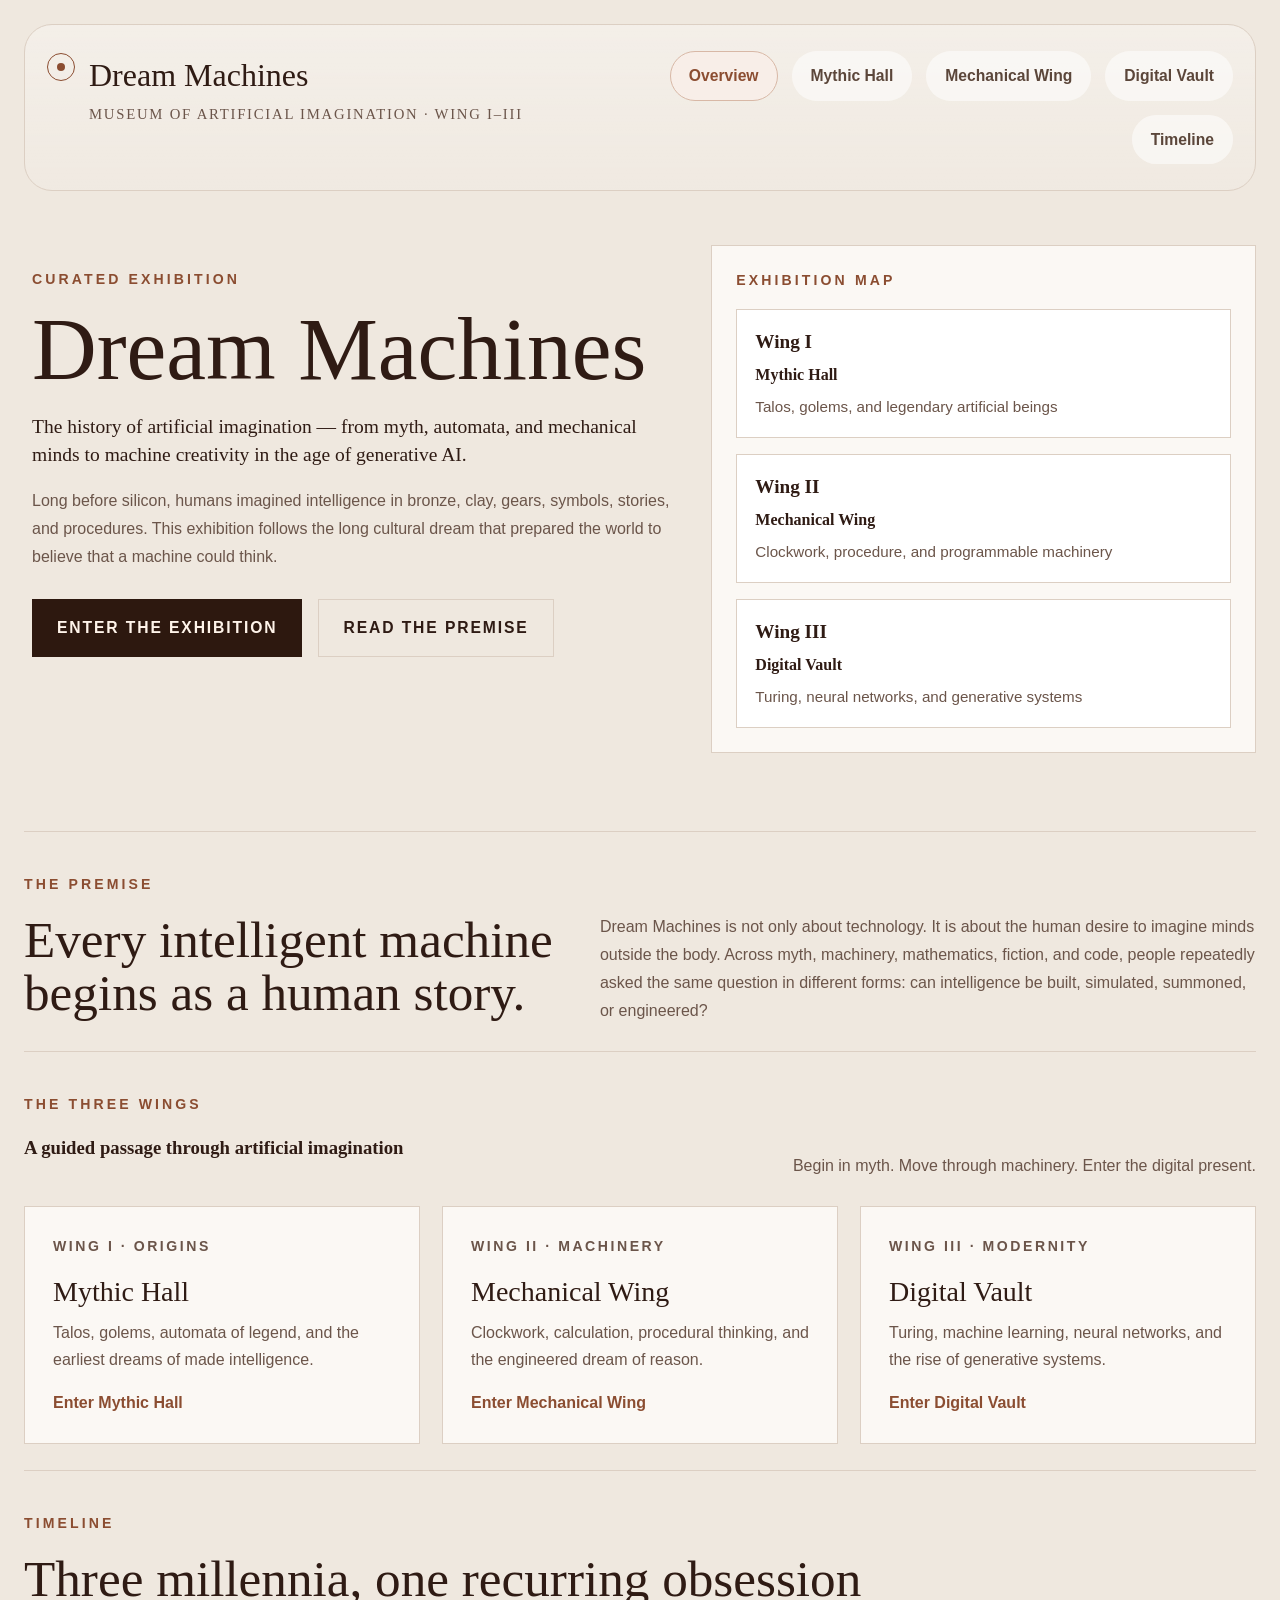
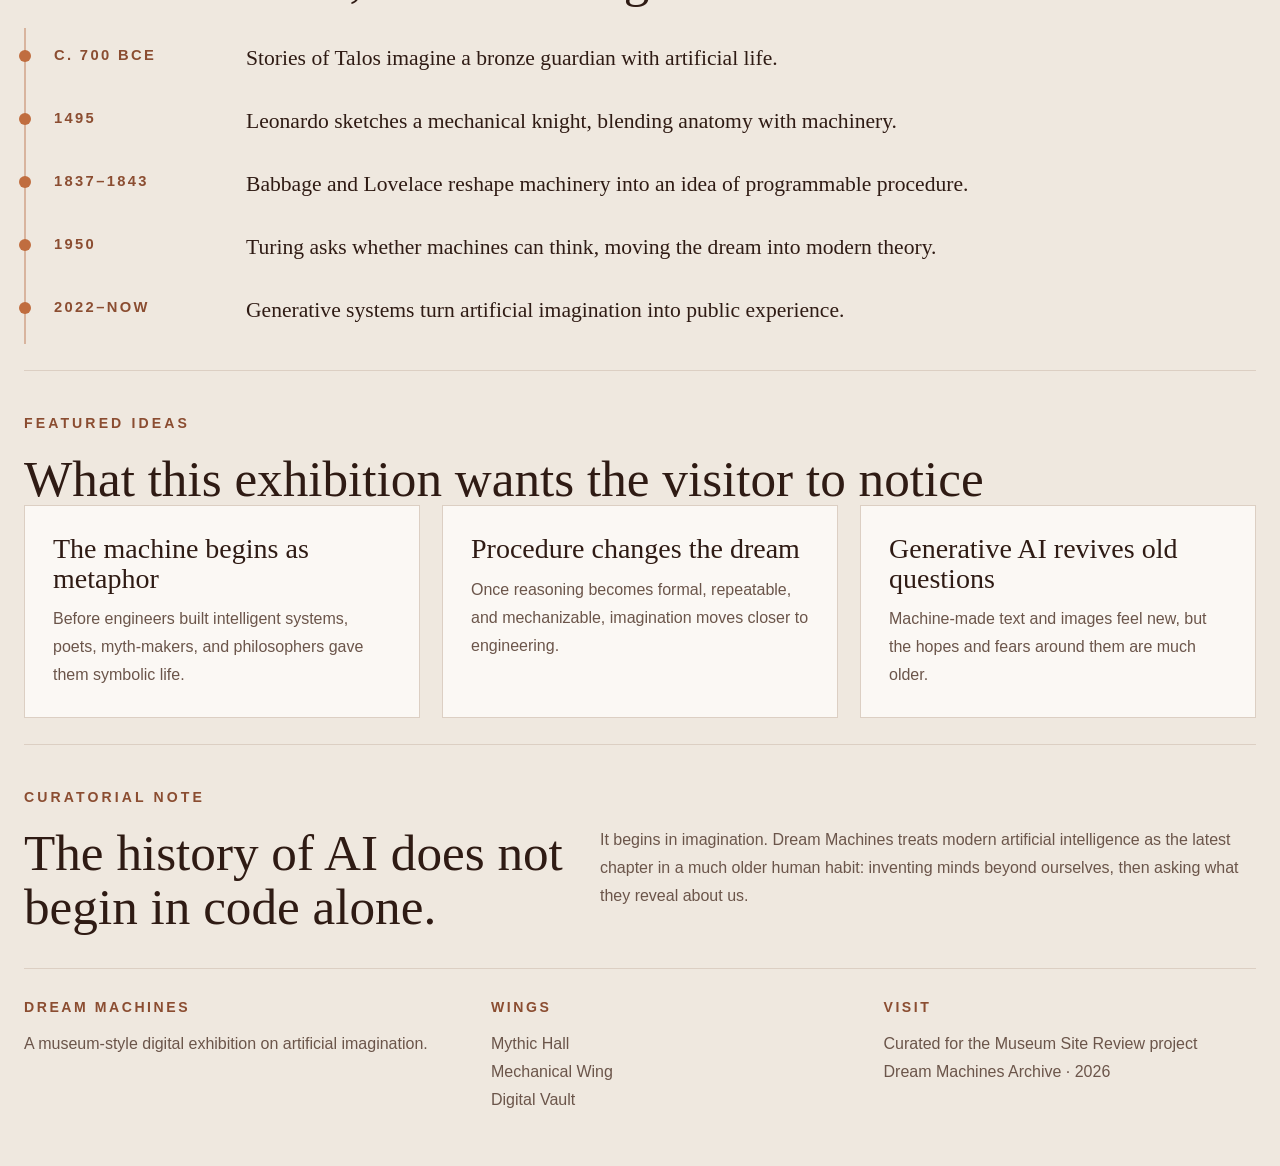
==== commit c8905c81: "Create wing pages and fix topic content" ====
--- a/index.html
+++ b/index.html
@@ -3,12 +3,11 @@
 <head>
   <meta charset="UTF-8" />
   <meta name="viewport" content="width=device-width, initial-scale=1.0" />
-  <title>Dream Machines | The History of Artificial Imagination</title>
+  <title>Dream Machines | Overview</title>
   <link rel="stylesheet" href="style.css" />
 </head>
 <body>
   <div class="page-shell">
-
     <header class="site-header">
       <div class="brand-block">
         <div class="brand-mark"></div>
@@ -37,8 +36,8 @@
         </p>
         <p class="hero-text">
           Long before silicon, humans imagined intelligence in bronze, clay, gears, symbols,
-          and stories. This exhibition follows the long cultural dream that prepared the world
-          to believe a machine could think.
+          stories, and procedures. This exhibition follows the long cultural dream that prepared
+          the world to believe that a machine could think.
         </p>
 
         <div class="hero-actions">
@@ -47,26 +46,37 @@
         </div>
       </div>
 
-      <div class="hero-image-card">
-        <img
-          src="https://images.unsplash.com/photo-1518770660439-4636190af475?auto=format&fit=crop&w=1200&q=80"
-          alt="Abstract futuristic machine detail"
-        />
-        <div class="image-caption">Frontispiece · Dream Machines</div>
+      <div class="hero-panel">
+        <p class="eyebrow">EXHIBITION MAP</p>
+        <div class="panel-stack">
+          <div class="panel-box">
+            <h3>Wing I</h3>
+            <p>Mythic Hall</p>
+            <span>Talos, golems, and legendary artificial beings</span>
+          </div>
+          <div class="panel-box">
+            <h3>Wing II</h3>
+            <p>Mechanical Wing</p>
+            <span>Clockwork, procedure, and programmable machinery</span>
+          </div>
+          <div class="panel-box">
+            <h3>Wing III</h3>
+            <p>Digital Vault</p>
+            <span>Turing, neural networks, and generative systems</span>
+          </div>
+        </div>
       </div>
     </section>
 
     <section class="premise-section" id="premise">
       <p class="eyebrow">THE PREMISE</p>
-      <div class="premise-grid">
-        <h3>
-          Every intelligent machine begins as a human story.
-        </h3>
+      <div class="two-col">
+        <h3>Every intelligent machine begins as a human story.</h3>
         <p>
-          Dream Machines is not only about technology. It is about the human desire to imagine
-          minds outside the body. Across myth, machinery, mathematics, fiction, and code, people
-          repeatedly asked the same question in different forms: can intelligence be built,
-          simulated, summoned, or engineered?
+          Dream Machines is not only about technology. It is about the human desire to imagine minds
+          outside the body. Across myth, machinery, mathematics, fiction, and code, people repeatedly
+          asked the same question in different forms: can intelligence be built, simulated, summoned,
+          or engineered?
         </p>
       </div>
     </section>
@@ -82,61 +92,39 @@
         </p>
       </div>
 
-      <div class="wings-grid">
-        <article class="wing-card wing-large">
-          <img
-            src="https://images.unsplash.com/photo-1516321497487-e288fb19713f?auto=format&fit=crop&w=1200&q=80"
-            alt="Statue-like figure representing mythic imagination"
-          />
-          <div class="wing-card-content">
-            <p class="wing-label">WING I · ORIGINS</p>
-            <h4>Mythic Hall</h4>
-            <p>
-              Talos, golems, automata of legend, and the earliest dreams of made intelligence.
-            </p>
-            <a href="mythic-hall.html">Enter Mythic Hall</a>
-          </div>
-        </article>
-
+      <div class="wing-grid">
         <article class="wing-card">
-          <img
-            src="https://images.unsplash.com/photo-1507146426996-ef05306b995a?auto=format&fit=crop&w=900&q=80"
-            alt="Mechanical gears and engineered systems"
-          />
-          <div class="wing-card-content">
-            <p class="wing-label">WING II · MACHINERY</p>
-            <h4>Mechanical Wing</h4>
-            <p>
-              Clockwork, calculation, procedural thinking, and the engineered dream of reason.
-            </p>
-            <a href="mechanical-wing.html">Enter Mechanical Wing</a>
-          </div>
+          <p class="wing-label">WING I · ORIGINS</p>
+          <h4>Mythic Hall</h4>
+          <p>
+            Talos, golems, automata of legend, and the earliest dreams of made intelligence.
+          </p>
+          <a href="mythic-hall.html">Enter Mythic Hall</a>
         </article>
 
         <article class="wing-card">
-          <img
-            src="https://images.unsplash.com/photo-1485827404703-89b55fcc595e?auto=format&fit=crop&w=900&q=80"
-            alt="Modern machine and digital interface"
-          />
-          <div class="wing-card-content">
-            <p class="wing-label">WING III · MODERNITY</p>
-            <h4>Digital Vault</h4>
-            <p>
-              Turing, machine learning, neural networks, and the rise of generative systems.
-            </p>
-            <a href="digital-vault.html">Enter Digital Vault</a>
-          </div>
+          <p class="wing-label">WING II · MACHINERY</p>
+          <h4>Mechanical Wing</h4>
+          <p>
+            Clockwork, calculation, procedural thinking, and the engineered dream of reason.
+          </p>
+          <a href="mechanical-wing.html">Enter Mechanical Wing</a>
+        </article>
+
+        <article class="wing-card">
+          <p class="wing-label">WING III · MODERNITY</p>
+          <h4>Digital Vault</h4>
+          <p>
+            Turing, machine learning, neural networks, and the rise of generative systems.
+          </p>
+          <a href="digital-vault.html">Enter Digital Vault</a>
         </article>
       </div>
     </section>
 
     <section class="timeline-section" id="timeline">
-      <div class="section-heading">
-        <div>
-          <p class="eyebrow">TIMELINE</p>
-          <h3>Three millennia, one recurring obsession</h3>
-        </div>
-      </div>
+      <p class="eyebrow">TIMELINE</p>
+      <h3>Three millennia, one recurring obsession</h3>
 
       <div class="timeline-list">
         <div class="timeline-item">
@@ -167,46 +155,34 @@
     </section>
 
     <section class="featured-section">
-      <div class="section-heading">
-        <div>
-          <p class="eyebrow">FEATURED IDEAS</p>
-          <h3>What this exhibition wants the visitor to notice</h3>
-        </div>
-      </div>
+      <p class="eyebrow">FEATURED IDEAS</p>
+      <h3>What this exhibition wants the visitor to notice</h3>
 
       <div class="idea-grid">
         <article class="idea-card">
           <h4>The machine begins as metaphor</h4>
-          <p>
-            Before engineers built intelligent systems, poets, myth-makers, and philosophers gave them symbolic life.
-          </p>
+          <p>Before engineers built intelligent systems, poets, myth-makers, and philosophers gave them symbolic life.</p>
         </article>
 
         <article class="idea-card">
           <h4>Procedure changes the dream</h4>
-          <p>
-            Once reasoning becomes something formal, repeatable, and mechanizable, imagination moves closer to engineering.
-          </p>
+          <p>Once reasoning becomes formal, repeatable, and mechanizable, imagination moves closer to engineering.</p>
         </article>
 
         <article class="idea-card">
           <h4>Generative AI revives old questions</h4>
-          <p>
-            Machine-made images and text feel new, but the hopes and fears around them are much older.
-          </p>
+          <p>Machine-made text and images feel new, but the hopes and fears around them are much older.</p>
         </article>
       </div>
     </section>
 
     <section class="closing-panel">
       <p class="eyebrow">CURATORIAL NOTE</p>
-      <div class="closing-grid">
-        <h3>
-          The history of AI does not begin in code alone.
-        </h3>
+      <div class="two-col">
+        <h3>The history of AI does not begin in code alone.</h3>
         <p>
-          It begins in imagination. Dream Machines treats modern artificial intelligence as the latest chapter
-          in a much older human habit: inventing minds beyond ourselves, then asking what they reveal about us.
+          It begins in imagination. Dream Machines treats modern artificial intelligence as the latest
+          chapter in a much older human habit: inventing minds beyond ourselves, then asking what they reveal about us.
         </p>
       </div>
     </section>
@@ -232,7 +208,6 @@
         <p class="footer-text">Dream Machines Archive · 2026</p>
       </div>
     </footer>
-
   </div>
 </body>
 </html>
--- a/style.css
+++ b/style.css
@@ -6,7 +6,6 @@
   --muted: #6b554a;
   --line: #dccfc3;
   --accent: #8b4d31;
-  --accent-soft: #e9d8cb;
   --dark: #2d180f;
 }
 
@@ -24,11 +23,6 @@
   color: var(--text);
   font-family: "Georgia", "Times New Roman", serif;
   line-height: 1.5;
-}
-
-img {
-  max-width: 100%;
-  display: block;
 }
 
 a {
@@ -119,11 +113,12 @@
   color: var(--accent);
 }
 
-.hero {
+.hero,
+.chapter-hero {
   display: grid;
   grid-template-columns: 1.15fr 0.95fr;
   gap: 28px;
-  align-items: center;
+  align-items: start;
   padding: 34px 0 52px;
 }
 
@@ -141,7 +136,8 @@
   font-weight: 700;
 }
 
-.hero h2 {
+.hero h2,
+.chapter-hero h2 {
   font-size: clamp(4rem, 7vw, 7rem);
   line-height: 0.92;
   margin: 0 0 22px;
@@ -155,13 +151,25 @@
   margin: 0 0 18px;
 }
 
+.hero-text,
+.chapter-hero p,
+.two-col p,
+.section-note,
+.entry-card p,
+.idea-card p,
+.note-box p,
+.footer-text,
+.site-footer li,
+.site-footer a {
+  font-family: Arial, sans-serif;
+  color: var(--muted);
+  line-height: 1.75;
+  margin: 0;
+}
+
 .hero-text {
-  font-family: Arial, sans-serif;
-  color: var(--muted);
-  font-size: 1.02rem;
-  line-height: 1.75;
   max-width: 700px;
-  margin: 0 0 28px;
+  margin-bottom: 28px;
 }
 
 .hero-actions {
@@ -194,69 +202,67 @@
   border-color: var(--line);
 }
 
-.hero-image-card {
+.hero-panel {
   background: var(--panel-2);
   border: 1px solid var(--line);
+  padding: 24px;
+}
+
+.panel-stack {
+  display: grid;
+  gap: 16px;
+}
+
+.panel-box {
+  border: 1px solid var(--line);
   padding: 18px;
-  position: relative;
-}
-
-.hero-image-card img {
-  width: 100%;
-  aspect-ratio: 4 / 5;
-  object-fit: cover;
-}
-
-.image-caption {
-  position: absolute;
-  left: 12px;
-  bottom: 12px;
-  background: rgba(246, 241, 234, 0.96);
-  border: 1px solid var(--line);
-  padding: 10px 14px;
-  font-family: Arial, sans-serif;
-  font-size: 0.82rem;
-  letter-spacing: 0.18em;
-  text-transform: uppercase;
-  color: #5d473b;
+  background: white;
+}
+
+.panel-box h3 {
+  margin: 0 0 6px;
+  font-size: 1.2rem;
+}
+
+.panel-box p {
+  margin: 0 0 8px;
+  font-size: 1rem;
+  font-weight: 600;
+}
+
+.panel-box span {
+  font-family: Arial, sans-serif;
+  color: var(--muted);
+  font-size: 0.95rem;
 }
 
 .premise-section,
 .wings-section,
 .timeline-section,
 .featured-section,
-.closing-panel {
+.closing-panel,
+.chapter-section,
+.next-panel {
   border-top: 1px solid var(--line);
   padding: 42px 0 0;
   margin-top: 26px;
 }
 
-.premise-grid,
-.closing-grid {
+.two-col {
   display: grid;
   grid-template-columns: 0.95fr 1.15fr;
   gap: 34px;
   align-items: start;
 }
 
-.premise-grid h3,
-.closing-grid h3,
-.section-heading h3,
-.timeline-section h3 {
+.two-col h3,
+.timeline-section h3,
+.featured-section h3,
+.next-panel h3 {
   font-size: clamp(2.2rem, 4vw, 4rem);
   line-height: 1.05;
   margin: 0;
   font-weight: 500;
-}
-
-.premise-grid p,
-.closing-grid p,
-.section-note {
-  font-family: Arial, sans-serif;
-  color: var(--muted);
-  font-size: 1.06rem;
-  line-height: 1.8;
-  margin: 0;
 }
 
 .section-heading {
@@ -267,63 +273,52 @@
   margin-bottom: 26px;
 }
 
-.wings-grid {
-  display: grid;
-  grid-template-columns: 1.25fr 1fr 1fr;
+.wing-grid,
+.idea-grid,
+.entry-grid {
+  display: grid;
+  grid-template-columns: repeat(3, 1fr);
   gap: 22px;
 }
 
-.wing-card {
+.wing-card,
+.idea-card,
+.entry-card,
+.note-box {
   background: var(--panel-2);
   border: 1px solid var(--line);
-  overflow: hidden;
-}
-
-.wing-large {
-  grid-row: span 2;
-}
-
-.wing-card img {
-  width: 100%;
-  height: 260px;
-  object-fit: cover;
-}
-
-.wing-large img {
-  height: 420px;
-}
-
-.wing-card-content {
-  padding: 22px;
-}
-
-.wing-label {
-  font-family: Arial, sans-serif;
-  color: var(--accent);
-  font-size: 0.84rem;
+  padding: 28px;
+}
+
+.wing-label,
+.footer-title {
+  margin: 0 0 12px;
+  font-family: Arial, sans-serif;
+  font-size: 0.88rem;
   letter-spacing: 0.18em;
   text-transform: uppercase;
-  margin: 0 0 12px;
+  color: var(--accent);
   font-weight: 700;
 }
 
 .wing-card h4,
-.idea-card h4 {
+.idea-card h4,
+.entry-card h3 {
   margin: 0 0 12px;
   font-size: 1.75rem;
   line-height: 1.05;
   font-weight: 500;
 }
 
-.wing-card p,
-.idea-card p {
+.wing-card p {
   margin: 0 0 18px;
   font-family: Arial, sans-serif;
   color: var(--muted);
   line-height: 1.7;
 }
 
-.wing-card a {
+.wing-card a,
+.entry-card a {
   font-family: Arial, sans-serif;
   font-weight: 700;
   color: var(--accent);
@@ -368,23 +363,12 @@
   line-height: 1.35;
 }
 
-.idea-grid {
-  display: grid;
-  grid-template-columns: repeat(3, 1fr);
-  gap: 22px;
-}
-
-.idea-card {
-  background: var(--panel-2);
-  border: 1px solid var(--line);
-  padding: 28px;
-}
-
-.closing-panel {
-  background: linear-gradient(180deg, rgba(255,255,255,0.18), rgba(255,255,255,0.05));
-  border: 1px solid var(--line);
-  padding: 32px;
-  margin-top: 34px;
+.note-box p {
+  font-size: 1.08rem;
+}
+
+.next-panel {
+  padding-bottom: 20px;
 }
 
 .site-footer {
@@ -396,25 +380,6 @@
   gap: 20px;
 }
 
-.footer-title {
-  margin: 0 0 12px;
-  font-family: Arial, sans-serif;
-  font-size: 0.88rem;
-  letter-spacing: 0.18em;
-  text-transform: uppercase;
-  color: var(--accent);
-  font-weight: 700;
-}
-
-.footer-text,
-.site-footer li,
-.site-footer a {
-  font-family: Arial, sans-serif;
-  color: var(--muted);
-  line-height: 1.7;
-  margin: 0;
-}
-
 .site-footer ul {
   list-style: none;
   padding: 0;
@@ -424,10 +389,11 @@
 @media (max-width: 1100px) {
   .site-header,
   .hero,
-  .premise-grid,
-  .closing-grid,
-  .wings-grid,
+  .chapter-hero,
+  .two-col,
+  .wing-grid,
   .idea-grid,
+  .entry-grid,
   .site-footer {
     grid-template-columns: 1fr;
   }
@@ -435,17 +401,6 @@
   .section-heading {
     flex-direction: column;
     align-items: flex-start;
-  }
-
-  .wing-large {
-    grid-row: auto;
-  }
-
-  .hero-image-card img,
-  .wing-card img,
-  .wing-large img {
-    height: auto;
-    aspect-ratio: 4 / 3;
   }
 }
 
@@ -459,11 +414,8 @@
     padding: 20px 16px;
   }
 
-  .hero {
-    padding-top: 10px;
-  }
-
-  .hero h2 {
+  .hero h2,
+  .chapter-hero h2 {
     font-size: 3.4rem;
   }
 
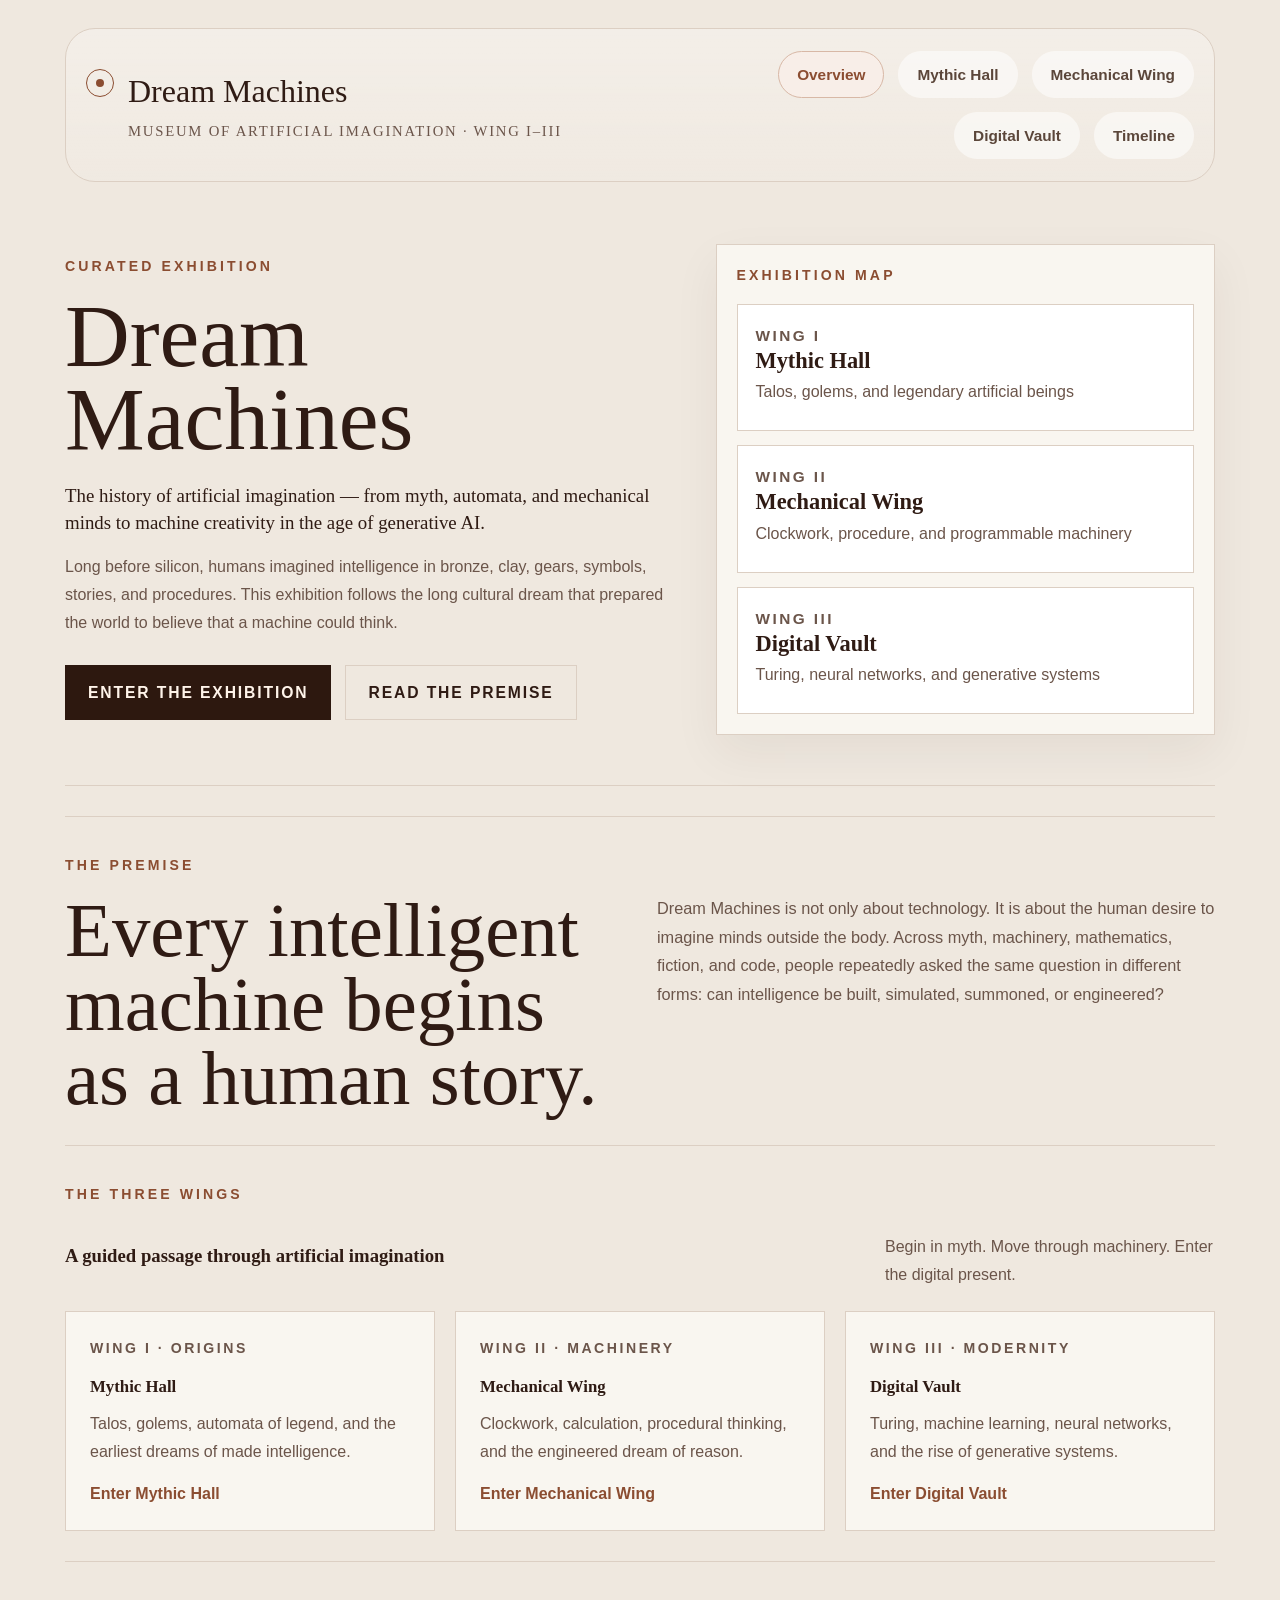
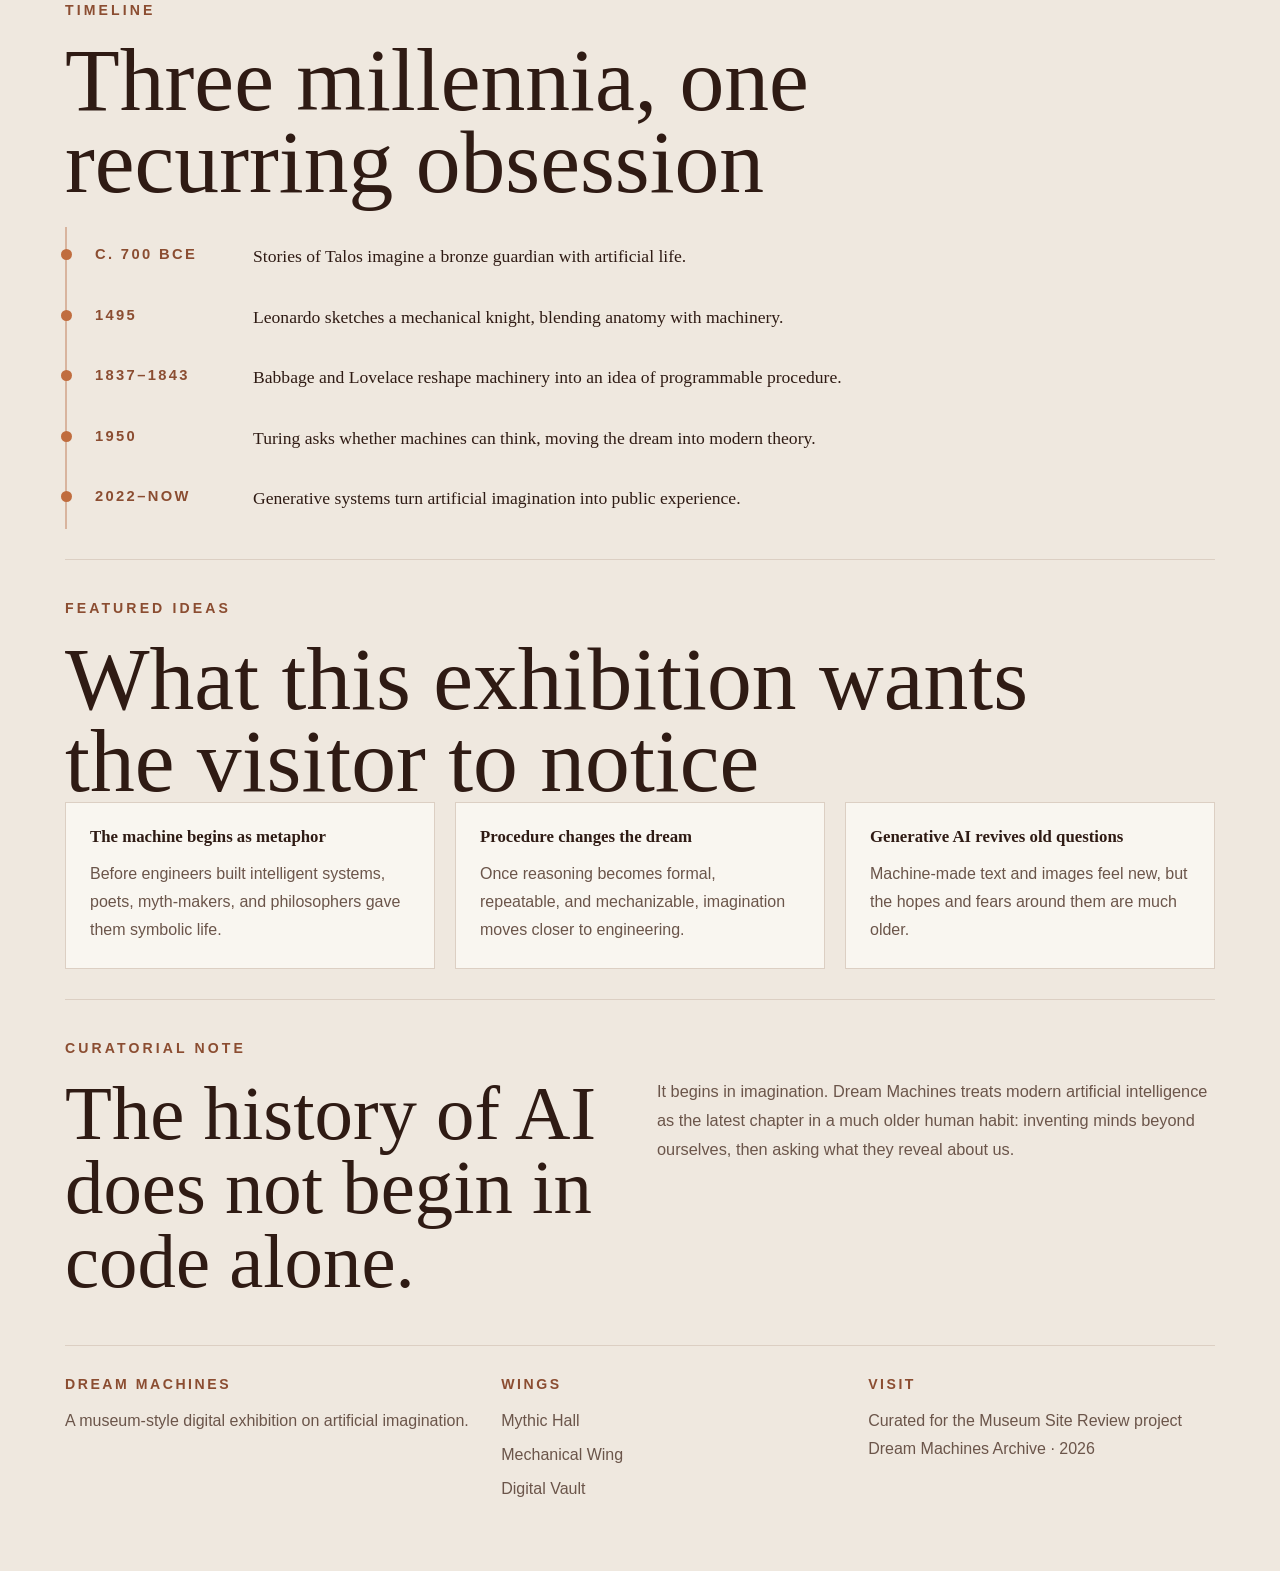
==== commit d9c8fc4f: "Polish homepage design" ====
--- a/index.html
+++ b/index.html
@@ -3,7 +3,7 @@
 <head>
   <meta charset="UTF-8" />
   <meta name="viewport" content="width=device-width, initial-scale=1.0" />
-  <title>Dream Machines | Overview</title>
+  <title>Dream Machines | Museum of Artificial Imagination</title>
   <link rel="stylesheet" href="style.css" />
 </head>
 <body>
@@ -28,12 +28,15 @@
 
     <section class="hero">
       <div class="hero-copy">
-        <p class="eyebrow">CURATED EXHIBITION</p>
-        <h2>Dream Machines</h2>
+        <p class="eyebrow">Curated Exhibition</p>
+
+        <h2>Dream<br />Machines</h2>
+
         <p class="hero-subtitle">
           The history of artificial imagination — from myth, automata, and mechanical minds
           to machine creativity in the age of generative AI.
         </p>
+
         <p class="hero-text">
           Long before silicon, humans imagined intelligence in bronze, clay, gears, symbols,
           stories, and procedures. This exhibition follows the long cultural dream that prepared
@@ -46,47 +49,50 @@
         </div>
       </div>
 
-      <div class="hero-panel">
-        <p class="eyebrow">EXHIBITION MAP</p>
+      <aside class="hero-panel exhibition-map">
+        <p class="eyebrow">Exhibition Map</p>
+
         <div class="panel-stack">
-          <div class="panel-box">
-            <h3>Wing I</h3>
-            <p>Mythic Hall</p>
-            <span>Talos, golems, and legendary artificial beings</span>
-          </div>
-          <div class="panel-box">
-            <h3>Wing II</h3>
-            <p>Mechanical Wing</p>
-            <span>Clockwork, procedure, and programmable machinery</span>
-          </div>
-          <div class="panel-box">
-            <h3>Wing III</h3>
-            <p>Digital Vault</p>
-            <span>Turing, neural networks, and generative systems</span>
-          </div>
-        </div>
-      </div>
+          <a class="panel-box" href="mythic-hall.html">
+            <span class="map-number">Wing I</span>
+            <h3>Mythic Hall</h3>
+            <p>Talos, golems, and legendary artificial beings</p>
+          </a>
+
+          <a class="panel-box" href="mechanical-wing.html">
+            <span class="map-number">Wing II</span>
+            <h3>Mechanical Wing</h3>
+            <p>Clockwork, procedure, and programmable machinery</p>
+          </a>
+
+          <a class="panel-box" href="digital-vault.html">
+            <span class="map-number">Wing III</span>
+            <h3>Digital Vault</h3>
+            <p>Turing, neural networks, and generative systems</p>
+          </a>
+        </div>
+      </aside>
     </section>
 
     <section class="premise-section" id="premise">
-      <p class="eyebrow">THE PREMISE</p>
+      <p class="eyebrow">The Premise</p>
+
       <div class="two-col">
         <h3>Every intelligent machine begins as a human story.</h3>
         <p>
-          Dream Machines is not only about technology. It is about the human desire to imagine minds
-          outside the body. Across myth, machinery, mathematics, fiction, and code, people repeatedly
-          asked the same question in different forms: can intelligence be built, simulated, summoned,
-          or engineered?
+          Dream Machines is not only about technology. It is about the human desire to imagine
+          minds outside the body. Across myth, machinery, mathematics, fiction, and code, people
+          repeatedly asked the same question in different forms: can intelligence be built,
+          simulated, summoned, or engineered?
         </p>
       </div>
     </section>
 
     <section class="wings-section" id="wings">
+      <p class="eyebrow">The Three Wings</p>
+
       <div class="section-heading">
-        <div>
-          <p class="eyebrow">THE THREE WINGS</p>
-          <h3>A guided passage through artificial imagination</h3>
-        </div>
+        <h3>A guided passage through artificial imagination</h3>
         <p class="section-note">
           Begin in myth. Move through machinery. Enter the digital present.
         </p>
@@ -94,7 +100,7 @@
 
       <div class="wing-grid">
         <article class="wing-card">
-          <p class="wing-label">WING I · ORIGINS</p>
+          <p class="wing-label">Wing I · Origins</p>
           <h4>Mythic Hall</h4>
           <p>
             Talos, golems, automata of legend, and the earliest dreams of made intelligence.
@@ -103,7 +109,7 @@
         </article>
 
         <article class="wing-card">
-          <p class="wing-label">WING II · MACHINERY</p>
+          <p class="wing-label">Wing II · Machinery</p>
           <h4>Mechanical Wing</h4>
           <p>
             Clockwork, calculation, procedural thinking, and the engineered dream of reason.
@@ -112,7 +118,7 @@
         </article>
 
         <article class="wing-card">
-          <p class="wing-label">WING III · MODERNITY</p>
+          <p class="wing-label">Wing III · Modernity</p>
           <h4>Digital Vault</h4>
           <p>
             Turing, machine learning, neural networks, and the rise of generative systems.
@@ -123,66 +129,86 @@
     </section>
 
     <section class="timeline-section" id="timeline">
-      <p class="eyebrow">TIMELINE</p>
+      <p class="eyebrow">Timeline</p>
       <h3>Three millennia, one recurring obsession</h3>
 
       <div class="timeline-list">
         <div class="timeline-item">
           <div class="timeline-year">c. 700 BCE</div>
-          <div class="timeline-text">Stories of Talos imagine a bronze guardian with artificial life.</div>
+          <div class="timeline-text">
+            Stories of Talos imagine a bronze guardian with artificial life.
+          </div>
         </div>
 
         <div class="timeline-item">
           <div class="timeline-year">1495</div>
-          <div class="timeline-text">Leonardo sketches a mechanical knight, blending anatomy with machinery.</div>
+          <div class="timeline-text">
+            Leonardo sketches a mechanical knight, blending anatomy with machinery.
+          </div>
         </div>
 
         <div class="timeline-item">
           <div class="timeline-year">1837–1843</div>
-          <div class="timeline-text">Babbage and Lovelace reshape machinery into an idea of programmable procedure.</div>
+          <div class="timeline-text">
+            Babbage and Lovelace reshape machinery into an idea of programmable procedure.
+          </div>
         </div>
 
         <div class="timeline-item">
           <div class="timeline-year">1950</div>
-          <div class="timeline-text">Turing asks whether machines can think, moving the dream into modern theory.</div>
+          <div class="timeline-text">
+            Turing asks whether machines can think, moving the dream into modern theory.
+          </div>
         </div>
 
         <div class="timeline-item">
           <div class="timeline-year">2022–Now</div>
-          <div class="timeline-text">Generative systems turn artificial imagination into public experience.</div>
+          <div class="timeline-text">
+            Generative systems turn artificial imagination into public experience.
+          </div>
         </div>
       </div>
     </section>
 
     <section class="featured-section">
-      <p class="eyebrow">FEATURED IDEAS</p>
+      <p class="eyebrow">Featured Ideas</p>
       <h3>What this exhibition wants the visitor to notice</h3>
 
       <div class="idea-grid">
         <article class="idea-card">
           <h4>The machine begins as metaphor</h4>
-          <p>Before engineers built intelligent systems, poets, myth-makers, and philosophers gave them symbolic life.</p>
+          <p>
+            Before engineers built intelligent systems, poets, myth-makers, and philosophers
+            gave them symbolic life.
+          </p>
         </article>
 
         <article class="idea-card">
           <h4>Procedure changes the dream</h4>
-          <p>Once reasoning becomes formal, repeatable, and mechanizable, imagination moves closer to engineering.</p>
+          <p>
+            Once reasoning becomes formal, repeatable, and mechanizable, imagination moves
+            closer to engineering.
+          </p>
         </article>
 
         <article class="idea-card">
           <h4>Generative AI revives old questions</h4>
-          <p>Machine-made text and images feel new, but the hopes and fears around them are much older.</p>
+          <p>
+            Machine-made text and images feel new, but the hopes and fears around them are much older.
+          </p>
         </article>
       </div>
     </section>
 
     <section class="closing-panel">
-      <p class="eyebrow">CURATORIAL NOTE</p>
+      <p class="eyebrow">Curatorial Note</p>
+
       <div class="two-col">
         <h3>The history of AI does not begin in code alone.</h3>
         <p>
-          It begins in imagination. Dream Machines treats modern artificial intelligence as the latest
-          chapter in a much older human habit: inventing minds beyond ourselves, then asking what they reveal about us.
+          It begins in imagination. Dream Machines treats modern artificial intelligence as the
+          latest chapter in a much older human habit: inventing minds beyond ourselves, then
+          asking what they reveal about us.
         </p>
       </div>
     </section>
@@ -190,7 +216,9 @@
     <footer class="site-footer">
       <div>
         <p class="footer-title">Dream Machines</p>
-        <p class="footer-text">A museum-style digital exhibition on artificial imagination.</p>
+        <p class="footer-text">
+          A museum-style digital exhibition on artificial imagination.
+        </p>
       </div>
 
       <div>
--- a/style.css
+++ b/style.css
@@ -31,20 +31,21 @@
 }
 
 .page-shell {
-  width: min(1440px, calc(100% - 48px));
-  margin: 24px auto 40px;
-}
-
+  width: min(1150px, calc(100% - 48px));
+  margin: 28px auto 48px;
+}
+
+/* HEADER */
 .site-header {
-  background: linear-gradient(180deg, rgba(255,255,255,0.3), rgba(255,255,255,0.08));
+  background: linear-gradient(180deg, rgba(255,255,255,0.28), rgba(255,255,255,0.08));
   border: 1px solid var(--line);
-  border-radius: 28px;
-  padding: 26px 22px;
-  display: grid;
-  grid-template-columns: 1.1fr 1.4fr;
-  gap: 28px;
-  align-items: start;
-  margin-bottom: 20px;
+  border-radius: 30px;
+  padding: 22px 20px;
+  display: grid;
+  grid-template-columns: 1.2fr 1fr;
+  gap: 24px;
+  align-items: center;
+  margin-bottom: 42px;
 }
 
 .brand-block {
@@ -80,7 +81,7 @@
 }
 
 .brand-meta {
-  margin: 4px 0 0;
+  margin: 5px 0 0;
   color: var(--muted);
   font-size: 0.92rem;
   letter-spacing: 0.12em;
@@ -99,11 +100,12 @@
   background: rgba(255,255,255,0.55);
   border: 1px solid transparent;
   border-radius: 999px;
-  padding: 12px 18px;
-  font-family: Arial, sans-serif;
-  font-size: 0.98rem;
+  padding: 11px 18px;
+  font-family: Arial, sans-serif;
+  font-size: 0.96rem;
   font-weight: 600;
   color: #5b463a;
+  transition: all 0.2s ease;
 }
 
 .main-nav a.active,
@@ -113,17 +115,18 @@
   color: var(--accent);
 }
 
+/* HERO */
 .hero,
 .chapter-hero {
   display: grid;
-  grid-template-columns: 1.15fr 0.95fr;
-  gap: 28px;
+  grid-template-columns: 1.1fr 0.9fr;
+  gap: 40px;
   align-items: start;
-  padding: 34px 0 52px;
+  padding: 20px 0 50px;
 }
 
 .hero-copy {
-  padding: 24px 10px 24px 8px;
+  padding-top: 12px;
 }
 
 .eyebrow {
@@ -137,18 +140,22 @@
 }
 
 .hero h2,
-.chapter-hero h2 {
-  font-size: clamp(4rem, 7vw, 7rem);
+.chapter-hero h2,
+.two-col h3,
+.timeline-section h3,
+.featured-section h3,
+.next-panel h3 {
+  font-size: clamp(3.4rem, 7vw, 6.3rem);
   line-height: 0.92;
-  margin: 0 0 22px;
+  margin: 0;
   font-weight: 500;
 }
 
 .hero-subtitle {
-  font-size: 1.22rem;
+  font-size: 1.18rem;
   line-height: 1.45;
-  max-width: 760px;
-  margin: 0 0 18px;
+  max-width: 720px;
+  margin: 22px 0 16px;
 }
 
 .hero-text,
@@ -160,7 +167,9 @@
 .note-box p,
 .footer-text,
 .site-footer li,
-.site-footer a {
+.site-footer a,
+.panel-box span,
+.wing-card p {
   font-family: Arial, sans-serif;
   color: var(--muted);
   line-height: 1.75;
@@ -168,19 +177,25 @@
 }
 
 .hero-text {
-  max-width: 700px;
+  max-width: 690px;
   margin-bottom: 28px;
+}
+
+.chapter-hero p {
+  max-width: 470px;
+  font-size: 1.05rem;
+  padding-top: 40px;
 }
 
 .hero-actions {
   display: flex;
-  gap: 16px;
+  gap: 14px;
   flex-wrap: wrap;
 }
 
 .btn {
   display: inline-block;
-  padding: 16px 24px;
+  padding: 15px 22px;
   border-radius: 0;
   font-family: Arial, sans-serif;
   font-size: 0.98rem;
@@ -188,6 +203,7 @@
   letter-spacing: 0.12em;
   text-transform: uppercase;
   border: 1px solid var(--text);
+  transition: all 0.2s ease;
 }
 
 .btn-dark {
@@ -196,46 +212,63 @@
   border-color: var(--dark);
 }
 
+.btn-dark:hover {
+  opacity: 0.92;
+}
+
 .btn-light {
   background: transparent;
   color: var(--text);
   border-color: var(--line);
 }
 
+.btn-light:hover {
+  background: #f5ede6;
+}
+
+/* SIDE PANEL */
 .hero-panel {
   background: var(--panel-2);
   border: 1px solid var(--line);
-  padding: 24px;
+  padding: 20px;
 }
 
 .panel-stack {
   display: grid;
-  gap: 16px;
+  gap: 14px;
 }
 
 .panel-box {
   border: 1px solid var(--line);
   padding: 18px;
   background: white;
+  transition: transform 0.2s ease, border-color 0.2s ease;
+}
+
+.panel-box:hover {
+  transform: translateY(-3px);
+  border-color: var(--accent);
 }
 
 .panel-box h3 {
   margin: 0 0 6px;
-  font-size: 1.2rem;
+  font-size: 1.85rem;
+  line-height: 1;
 }
 
 .panel-box p {
   margin: 0 0 8px;
   font-size: 1rem;
   font-weight: 600;
+  font-family: Arial, sans-serif;
+  color: var(--text);
 }
 
 .panel-box span {
-  font-family: Arial, sans-serif;
-  color: var(--muted);
-  font-size: 0.95rem;
-}
-
+  font-size: 0.96rem;
+}
+
+/* GENERAL SECTIONS */
 .premise-section,
 .wings-section,
 .timeline-section,
@@ -244,41 +277,47 @@
 .chapter-section,
 .next-panel {
   border-top: 1px solid var(--line);
-  padding: 42px 0 0;
-  margin-top: 26px;
-}
-
-.two-col {
-  display: grid;
-  grid-template-columns: 0.95fr 1.15fr;
-  gap: 34px;
-  align-items: start;
-}
-
-.two-col h3,
-.timeline-section h3,
-.featured-section h3,
-.next-panel h3 {
-  font-size: clamp(2.2rem, 4vw, 4rem);
-  line-height: 1.05;
-  margin: 0;
-  font-weight: 500;
+  padding: 38px 0 0;
+  margin-top: 30px;
 }
 
 .section-heading {
   display: flex;
   justify-content: space-between;
-  gap: 22px;
+  gap: 20px;
   align-items: end;
-  margin-bottom: 26px;
-}
-
+  margin-bottom: 22px;
+}
+
+.section-note {
+  max-width: 330px;
+}
+
+/* TWO COLUMN */
+.two-col {
+  display: grid;
+  grid-template-columns: 1fr 1fr;
+  gap: 34px;
+  align-items: start;
+}
+
+.two-col h3 {
+  font-size: clamp(3rem, 6vw, 5rem);
+  line-height: 0.96;
+}
+
+.two-col p {
+  max-width: 560px;
+  font-size: 1.02rem;
+}
+
+/* CARD GRIDS */
 .wing-grid,
 .idea-grid,
 .entry-grid {
   display: grid;
   grid-template-columns: repeat(3, 1fr);
-  gap: 22px;
+  gap: 20px;
 }
 
 .wing-card,
@@ -287,7 +326,15 @@
 .note-box {
   background: var(--panel-2);
   border: 1px solid var(--line);
-  padding: 28px;
+  padding: 24px;
+}
+
+.wing-card,
+.idea-card,
+.entry-card,
+.panel-box,
+.note-box {
+  box-shadow: 0 0 0 rgba(0,0,0,0);
 }
 
 .wing-label,
@@ -305,16 +352,20 @@
 .idea-card h4,
 .entry-card h3 {
   margin: 0 0 12px;
-  font-size: 1.75rem;
-  line-height: 1.05;
+  font-size: 1.05rem;
+  line-height: 1.25;
+  font-weight: 700;
+}
+
+.entry-card h3 {
+  font-family: "Georgia", "Times New Roman", serif;
+  font-size: 1.9rem;
+  line-height: 1.08;
   font-weight: 500;
 }
 
 .wing-card p {
-  margin: 0 0 18px;
-  font-family: Arial, sans-serif;
-  color: var(--muted);
-  line-height: 1.7;
+  margin: 0 0 16px;
 }
 
 .wing-card a,
@@ -324,28 +375,29 @@
   color: var(--accent);
 }
 
+/* TIMELINE */
 .timeline-list {
-  margin-top: 22px;
+  margin-top: 24px;
   border-left: 2px solid #d8b49e;
   padding-left: 28px;
 }
 
 .timeline-item {
   display: grid;
-  grid-template-columns: 170px 1fr;
-  gap: 22px;
+  grid-template-columns: 140px 1fr;
+  gap: 18px;
   padding: 16px 0 18px;
   position: relative;
 }
 
 .timeline-item::before {
   content: "";
-  width: 12px;
-  height: 12px;
+  width: 11px;
+  height: 11px;
   background: #c06d3f;
   border-radius: 50%;
   position: absolute;
-  left: -35px;
+  left: -34px;
   top: 22px;
 }
 
@@ -359,22 +411,20 @@
 }
 
 .timeline-text {
-  font-size: 1.35rem;
-  line-height: 1.35;
-}
-
+  font-size: 1.1rem;
+  line-height: 1.5;
+}
+
+/* NOTE BOX */
 .note-box p {
-  font-size: 1.08rem;
-}
-
-.next-panel {
-  padding-bottom: 20px;
-}
-
+  font-size: 1.05rem;
+}
+
+/* FOOTER */
 .site-footer {
   border-top: 1px solid var(--line);
   margin-top: 34px;
-  padding: 28px 0 12px;
+  padding: 28px 0 14px;
   display: grid;
   grid-template-columns: 1.2fr 1fr 1fr;
   gap: 20px;
@@ -386,6 +436,11 @@
   margin: 0;
 }
 
+.site-footer li {
+  margin-bottom: 6px;
+}
+
+/* RESPONSIVE */
 @media (max-width: 1100px) {
   .site-header,
   .hero,
@@ -398,25 +453,43 @@
     grid-template-columns: 1fr;
   }
 
+  .main-nav {
+    justify-content: flex-start;
+  }
+
   .section-heading {
     flex-direction: column;
     align-items: flex-start;
   }
+
+  .chapter-hero p {
+    padding-top: 0;
+    max-width: 100%;
+  }
 }
 
 @media (max-width: 720px) {
   .page-shell {
-    width: min(100% - 24px, 1440px);
-    margin-top: 12px;
+    width: min(100% - 24px, 1150px);
+    margin-top: 14px;
   }
 
   .site-header {
-    padding: 20px 16px;
+    padding: 18px 16px;
+    border-radius: 22px;
+  }
+
+  .brand-name {
+    font-size: 1.7rem;
   }
 
   .hero h2,
-  .chapter-hero h2 {
-    font-size: 3.4rem;
+  .chapter-hero h2,
+  .two-col h3,
+  .timeline-section h3,
+  .featured-section h3,
+  .next-panel h3 {
+    font-size: 3rem;
   }
 
   .timeline-item {
@@ -424,7 +497,70 @@
     gap: 8px;
   }
 
-  .main-nav {
-    justify-content: flex-start;
-  }
+  .btn {
+    width: 100%;
+    text-align: center;
+  }
+}
+/* Final homepage polish */
+
+.exhibition-map {
+  box-shadow: 0 18px 45px rgba(47, 27, 20, 0.06);
+}
+
+.map-number {
+  display: block;
+  font-family: Arial, sans-serif;
+  color: var(--accent);
+  font-size: 0.82rem;
+  font-weight: 700;
+  letter-spacing: 0.16em;
+  text-transform: uppercase;
+  margin-bottom: 8px;
+}
+
+.hero-panel .panel-box h3 {
+  font-size: 1.4rem;
+  margin-bottom: 8px;
+}
+
+.hero-panel .panel-box p {
+  color: var(--muted);
+  font-weight: 500;
+}
+
+.hero {
+  border-bottom: 1px solid var(--line);
+  margin-bottom: 28px;
+}
+
+.wing-card,
+.idea-card,
+.entry-card,
+.note-box,
+.hero-panel,
+.artifact-card {
+  background: rgba(251, 248, 244, 0.86);
+}
+
+.wing-card:hover,
+.idea-card:hover,
+.entry-card:hover {
+  border-color: #c9aa98;
+  transform: translateY(-2px);
+}
+
+.wing-card,
+.idea-card,
+.entry-card {
+  transition: transform 0.2s ease, border-color 0.2s ease;
+}
+
+.timeline-section h3,
+.featured-section h3 {
+  max-width: 1000px;
+}
+
+.closing-panel {
+  padding-bottom: 12px;
 }
